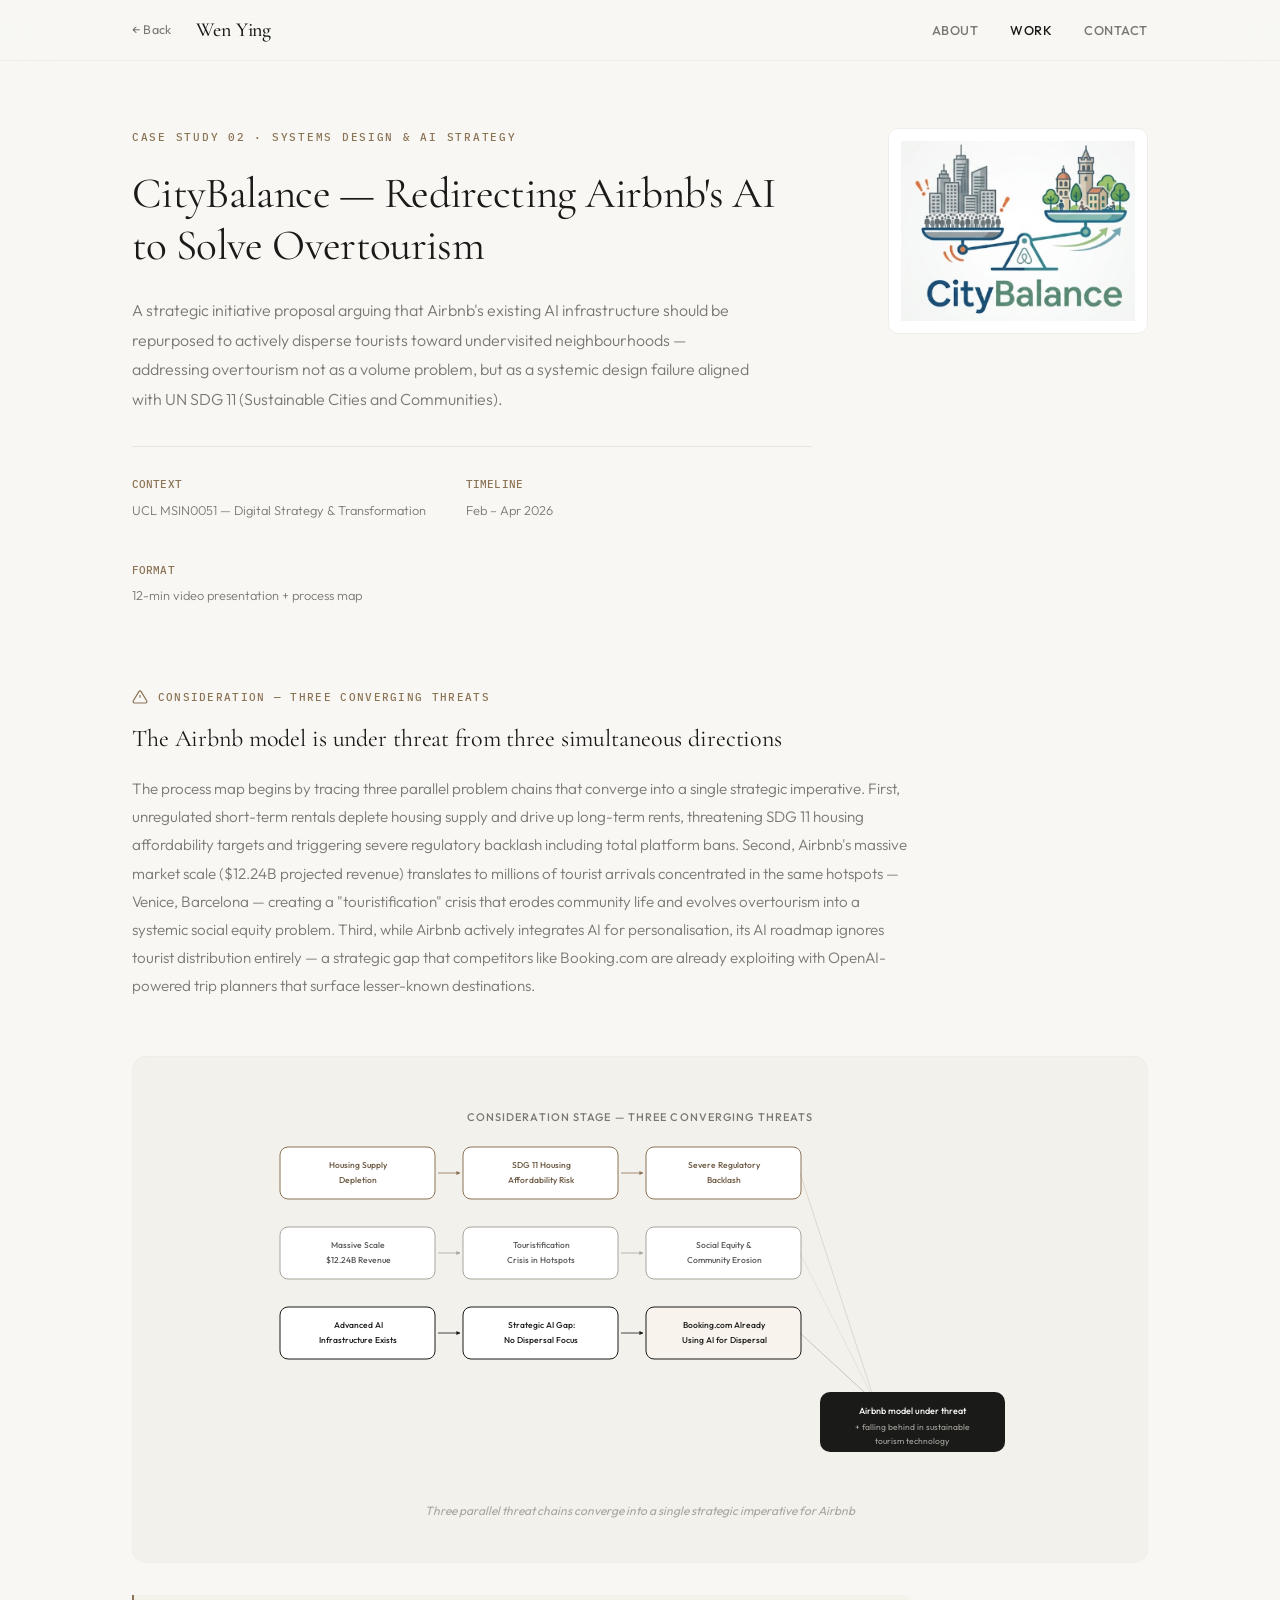
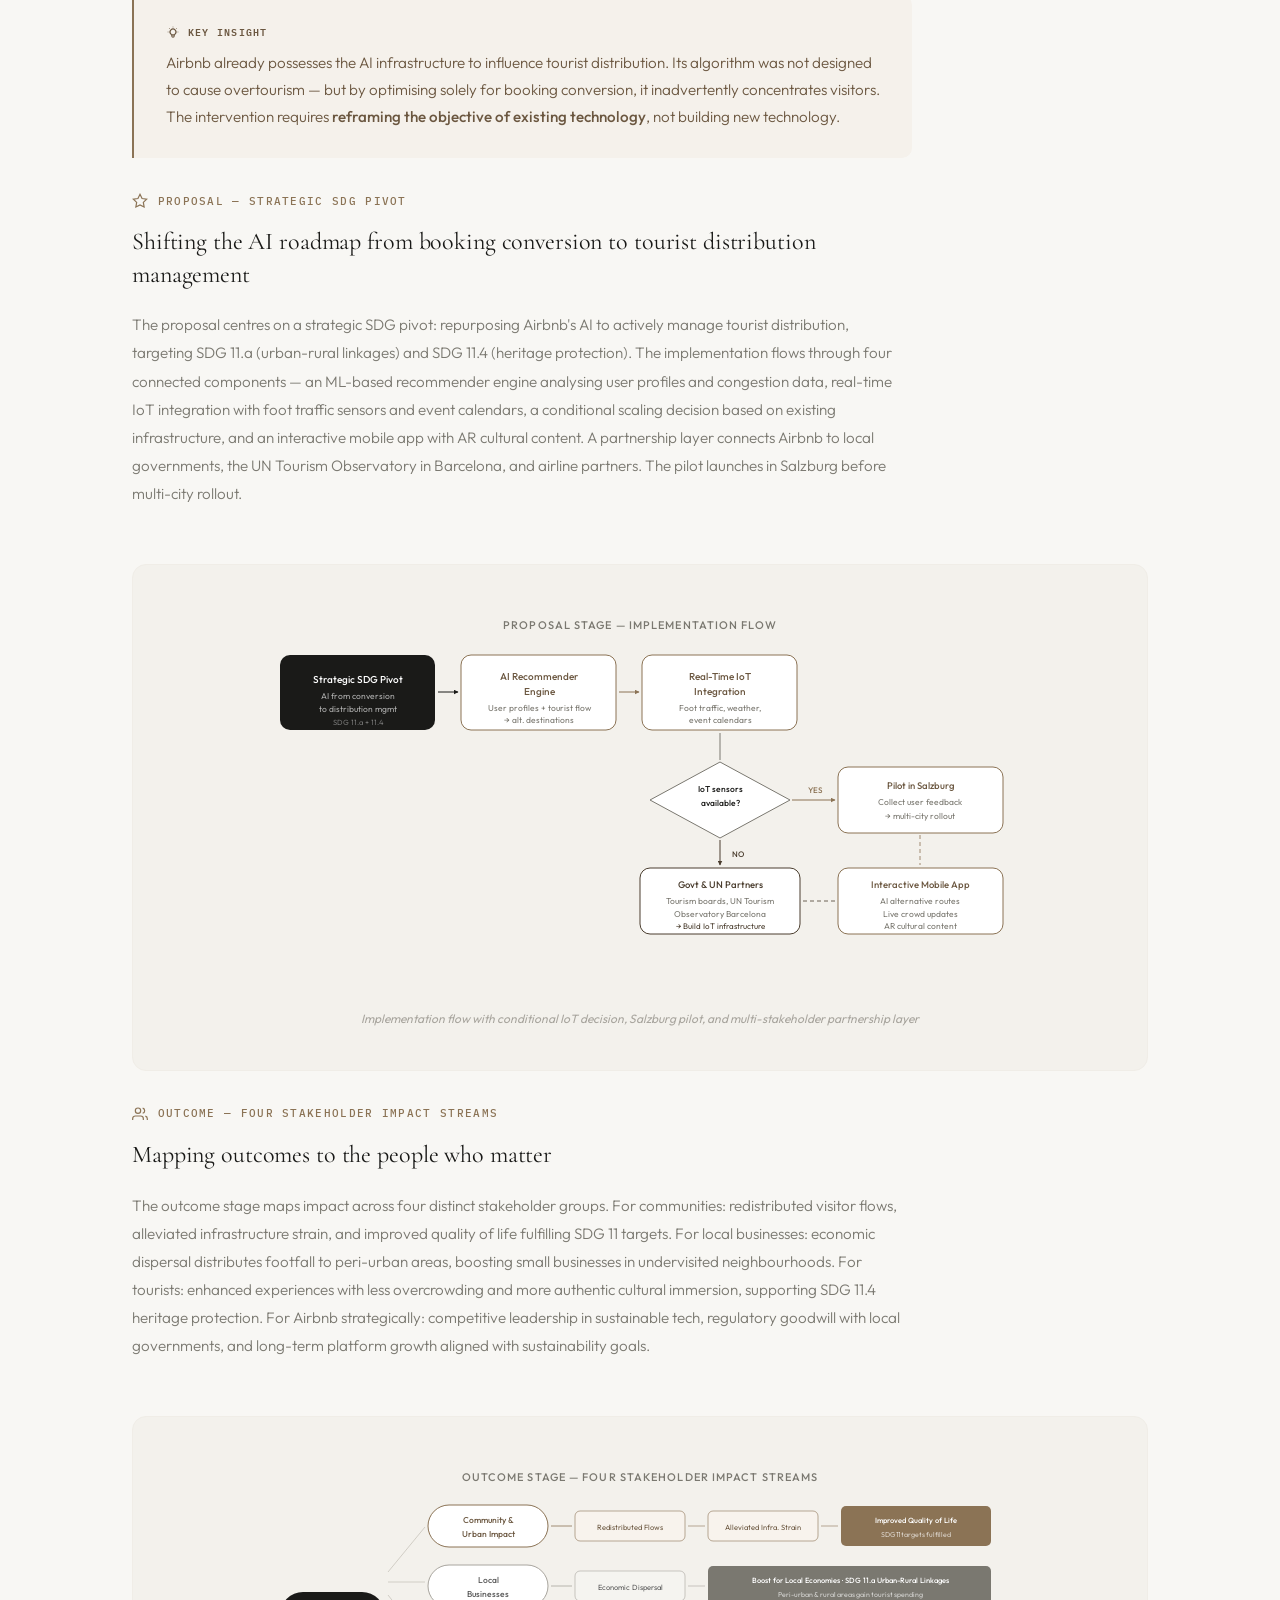
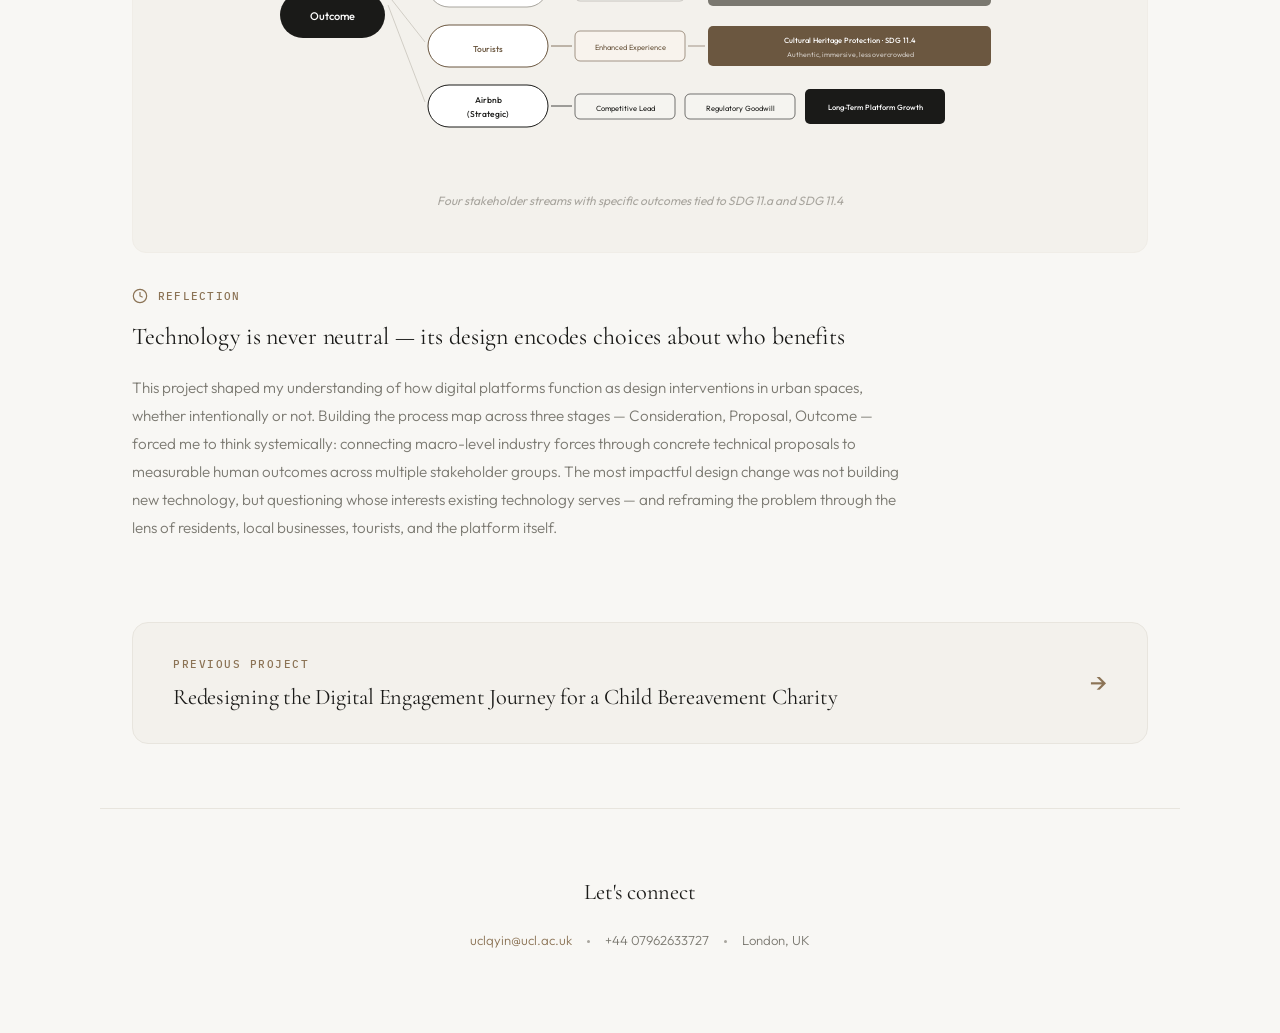
==== citybalance.html @ 1dd6eca9 "Rename citybalance-html.html to citybalance.html" ====
<!DOCTYPE html>
<html lang="en">
<head>
<meta charset="UTF-8">
<meta name="viewport" content="width=device-width, initial-scale=1.0">
<title>CityBalance — Wen Ying</title>
<link rel="preconnect" href="https://fonts.googleapis.com">
<link href="https://fonts.googleapis.com/css2?family=Cormorant+Garamond:ital,wght@0,300;0,400;0,500;0,600;1,400&family=Outfit:wght@300;400;500;600&family=IBM+Plex+Mono:wght@400;500&display=swap" rel="stylesheet">
<style>
:root {
  --bg: #F8F7F4;
  --bg-warm: #F3F1EC;
  --surface: #FFFFFF;
  --text: #1A1A18;
  --text-secondary: #7A7870;
  --text-tertiary: #A8A59E;
  --accent: #8B7355;
  --accent-light: #F5F1EB;
  --accent-dark: #6B5740;
  --border: #E8E5DE;
  --border-light: #F0EDE7;
  --tag-bg: #EFECE6;
  --serif: 'Cormorant Garamond', Georgia, serif;
  --sans: 'Outfit', -apple-system, sans-serif;
  --mono: 'IBM Plex Mono', monospace;
  --ease: cubic-bezier(0.25, 0.1, 0.25, 1);
  --ease-out: cubic-bezier(0.0, 0.0, 0.2, 1);
}

* { margin: 0; padding: 0; box-sizing: border-box; }
html { scroll-behavior: smooth; }

body {
  font-family: var(--sans);
  background: var(--bg);
  color: var(--text);
  line-height: 1.72;
  font-size: 15.5px;
  -webkit-font-smoothing: antialiased;
  -moz-osx-font-smoothing: grayscale;
}

::selection { background: var(--accent); color: #fff; }

.reveal {
  opacity: 0;
  transform: translateY(24px);
  transition: opacity 0.7s var(--ease-out), transform 0.7s var(--ease-out);
}
.reveal.visible { opacity: 1; transform: translateY(0); }

/* ─── NAV ─── */
nav {
  position: fixed; top: 0; left: 0; right: 0; z-index: 100;
  background: rgba(248, 247, 244, 0.88);
  backdrop-filter: blur(20px);
  -webkit-backdrop-filter: blur(20px);
  border-bottom: 1px solid var(--border-light);
  transition: box-shadow 0.3s var(--ease);
}
nav.scrolled { box-shadow: 0 1px 12px rgba(0,0,0,0.04); }
nav .inner {
  max-width: 1080px; margin: 0 auto;
  display: flex; justify-content: space-between; align-items: center;
  height: 60px; padding: 0 2rem;
}
.nav-left { display: flex; align-items: center; gap: 1.5rem; }
.nav-back {
  font-size: 0.78rem;
  font-weight: 400;
  color: var(--text-secondary);
  text-decoration: none;
  letter-spacing: 0.02em;
  transition: color 0.25s var(--ease);
  display: flex;
  align-items: center;
  gap: 0.35rem;
}
.nav-back:hover { color: var(--accent); }
nav .name {
  font-family: var(--serif);
  font-size: 1.25rem;
  font-weight: 500;
  color: var(--text);
  text-decoration: none;
  letter-spacing: -0.01em;
}
nav .links { display: flex; align-items: center; gap: 2rem; }
nav .links a {
  font-size: 0.8rem;
  font-weight: 500;
  color: var(--text-secondary);
  text-decoration: none;
  letter-spacing: 0.04em;
  text-transform: uppercase;
  transition: color 0.25s var(--ease);
  position: relative;
}
nav .links a.active { color: var(--text); }
nav .links a.active::after {
  content: '';
  position: absolute;
  bottom: -2px; left: 0; right: 0;
  height: 1px;
  background: var(--accent);
}
nav .links a::after {
  content: '';
  position: absolute;
  bottom: -2px; left: 0; right: 0;
  height: 1px;
  background: var(--accent);
  transform: scaleX(0);
  transform-origin: right;
  transition: transform 0.3s var(--ease);
}
nav .links a:not(.active):hover { color: var(--accent); }
nav .links a:not(.active):hover::after { transform: scaleX(1); transform-origin: left; }

/* ─── CASE STUDY HEADER ─── */
.case-header {
  max-width: 1080px; margin: 0 auto;
  padding: 8rem 2rem 3rem;
}
.case-header-inner {
  display: flex; flex-direction: column; gap: 2.5rem;
}
@media(min-width: 820px) {
  .case-header-inner {
    flex-direction: row;
    justify-content: space-between;
    align-items: flex-start;
    gap: 4rem;
  }
}
.case-header-content { flex: 1; max-width: 680px; }
.case-header-images {
  flex-shrink: 0; width: 100%; max-width: 260px;
  display: flex; flex-direction: column; gap: 1rem;
}
.case-header-images img {
  width: 100%; border-radius: 10px;
  border: 1px solid var(--border-light);
  filter: grayscale(10%);
}
.img-logo { object-fit: contain; background: white; padding: 0.75rem; }

.case-overline {
  font-family: var(--mono);
  font-size: 0.68rem;
  font-weight: 500;
  letter-spacing: 0.16em;
  text-transform: uppercase;
  color: var(--accent);
  margin-bottom: 1.25rem;
}
.case-header h1 {
  font-family: var(--serif);
  font-size: clamp(1.9rem, 3.8vw, 2.7rem);
  line-height: 1.22;
  font-weight: 400;
  margin-bottom: 1.5rem;
  letter-spacing: -0.015em;
  color: var(--text);
}
.case-desc {
  font-size: 1rem;
  font-weight: 300;
  color: var(--text-secondary);
  line-height: 1.85;
  max-width: 620px;
}
.case-meta {
  display: flex; gap: 2.5rem; margin-top: 2rem; flex-wrap: wrap;
  padding-top: 1.75rem;
  border-top: 1px solid var(--border);
}
.case-meta .meta-item { font-size: 0.8rem; }
.case-meta .meta-label {
  font-weight: 500; color: var(--text);
  display: block; margin-bottom: 0.3rem;
  letter-spacing: 0.01em;
  font-family: var(--mono);
  font-size: 0.68rem;
  text-transform: uppercase;
  color: var(--accent);
}
.case-meta .meta-value { color: var(--text-secondary); font-weight: 300; }

/* ─── BODY ─── */
.case-body {
  max-width: 1080px; margin: 0 auto;
  padding: 2rem 2rem 5rem;
}

/* ─── PHASE BLOCKS ─── */
.phase { margin-bottom: 3.5rem; max-width: 780px; }
.phase:last-child { margin-bottom: 0; }

.phase-label {
  display: inline-flex; align-items: center; gap: 0.6rem;
  font-family: var(--mono);
  font-size: 0.68rem;
  font-weight: 500;
  letter-spacing: 0.12em;
  text-transform: uppercase;
  color: var(--accent);
  margin-bottom: 1rem;
}
.phase-icon {
  width: 16px; height: 16px;
  color: var(--accent);
  stroke-width: 1.8;
}

.phase h2 {
  font-family: var(--serif);
  font-size: 1.5rem;
  font-weight: 400;
  margin-bottom: 1.25rem;
  line-height: 1.35;
  color: var(--text);
  letter-spacing: -0.005em;
}
.phase p {
  font-size: 0.95rem;
  font-weight: 300;
  color: var(--text-secondary);
  line-height: 1.85;
}

/* ─── DIAGRAMS ─── */
.diagram-wrap {
  background: var(--bg-warm);
  border-radius: 14px;
  padding: 2.5rem 2rem;
  margin: 2rem 0;
  overflow-x: auto;
  border: 1px solid var(--border-light);
}
.diagram-wrap svg { display: block; margin: 0 auto; }
.diagram-caption {
  font-size: 0.75rem;
  font-weight: 400;
  color: var(--text-tertiary);
  text-align: center;
  margin-top: 1.5rem;
  font-style: italic;
}

/* ─── INSIGHT CALLOUT ─── */
.insight-callout {
  background: var(--accent-light);
  border-left: 2px solid var(--accent);
  border-radius: 0 10px 10px 0;
  padding: 1.75rem 2rem;
  margin: 2rem 0;
  max-width: 780px;
}
.insight-callout .callout-label {
  font-family: var(--mono);
  font-size: 0.65rem;
  font-weight: 600;
  color: var(--accent-dark);
  letter-spacing: 0.12em;
  text-transform: uppercase;
  margin-bottom: 0.6rem;
  display: flex;
  align-items: center;
  gap: 0.5rem;
}
.insight-callout .callout-icon {
  width: 14px; height: 14px;
  color: var(--accent-dark);
  stroke-width: 2;
}
.insight-callout p {
  font-size: 0.95rem;
  font-weight: 300;
  color: var(--accent-dark);
  line-height: 1.75;
}
.insight-callout strong { font-weight: 500; }

/* ─── NEXT PROJECT TEASER ─── */
.next-project {
  max-width: 1080px; margin: 0 auto;
  padding: 0 2rem;
}
.next-project-inner {
  background: var(--bg-warm);
  border: 1px solid var(--border);
  border-radius: 16px;
  padding: 2rem 2.5rem;
  display: flex;
  justify-content: space-between;
  align-items: center;
  gap: 2rem;
  text-decoration: none;
  color: inherit;
  transition: border-color 0.3s var(--ease), background 0.3s var(--ease);
}
.next-project-inner:hover {
  border-color: var(--accent);
  background: var(--accent-light);
}
.next-project-label {
  font-family: var(--mono);
  font-size: 0.68rem;
  font-weight: 500;
  letter-spacing: 0.14em;
  text-transform: uppercase;
  color: var(--accent);
  margin-bottom: 0.5rem;
}
.next-project-title {
  font-family: var(--serif);
  font-size: 1.4rem;
  font-weight: 400;
  color: var(--text);
  line-height: 1.3;
  letter-spacing: -0.01em;
}
.next-project-arrow {
  font-size: 1.6rem;
  color: var(--accent);
  flex-shrink: 0;
  transition: transform 0.3s var(--ease);
}
.next-project-inner:hover .next-project-arrow { transform: translateX(6px); }

/* ─── FOOTER ─── */
footer {
  max-width: 1080px; margin: 0 auto;
  padding: 4rem 2rem 5rem;
  margin-top: 4rem;
  border-top: 1px solid var(--border);
  text-align: center;
}
footer .footer-heading {
  font-family: var(--serif);
  font-size: 1.4rem;
  font-weight: 400;
  color: var(--text);
  margin-bottom: 1rem;
  letter-spacing: -0.01em;
}
footer .footer-details {
  font-size: 0.82rem;
  font-weight: 300;
  color: var(--text-secondary);
  line-height: 1.9;
}
footer a {
  color: var(--accent);
  text-decoration: none;
  border-bottom: 1px solid transparent;
  transition: border-color 0.2s var(--ease);
}
footer a:hover { border-bottom-color: var(--accent); }
footer .footer-sep {
  display: inline-block;
  width: 3px; height: 3px;
  border-radius: 50%;
  background: var(--text-tertiary);
  margin: 0 0.75rem;
  vertical-align: middle;
}

@media(max-width: 640px) {
  .case-header { padding: 6rem 1.5rem 2rem; }
  .case-body { padding: 1rem 1.5rem 3rem; }
  .diagram-wrap { padding: 1.5rem 1rem; }
  nav .links { gap: 1.25rem; }
  nav .links a { font-size: 0.72rem; }
  nav .inner { padding: 0 1.5rem; }
  .nav-left { gap: 0.75rem; }
  .nav-back { font-size: 0.72rem; }
  nav .name { font-size: 1.1rem; }
  .case-header-images { max-width: 100%; }
  .next-project { padding: 0 1.5rem; }
  .next-project-inner { padding: 1.5rem; flex-direction: column; align-items: flex-start; gap: 1rem; }
  .case-meta { gap: 1.5rem; }
}
</style>
</head>
<body>

<nav>
  <div class="inner">
    <div class="nav-left">
      <a href="index.html" class="nav-back">← Back</a>
      <a href="index.html" class="name">Wen Ying</a>
    </div>
    <div class="links">
      <a href="index.html">About</a>
      <a href="index.html#work" class="active">Work</a>
      <a href="index.html#contact">Contact</a>
    </div>
  </div>
</nav>

<!-- ═══════════════════ CASE STUDY HEADER ═══════════════════ -->

<header class="case-header">
  <div class="case-header-inner reveal">
    <div class="case-header-content">
      <div class="case-overline">Case Study 02 · Systems Design &amp; AI Strategy</div>
      <h1>CityBalance — Redirecting Airbnb's AI to Solve Overtourism</h1>
      <p class="case-desc">
        A strategic initiative proposal arguing that Airbnb's existing AI infrastructure should be repurposed
        to actively disperse tourists toward undervisited neighbourhoods — addressing overtourism not as a volume
        problem, but as a systemic design failure aligned with UN SDG 11 (Sustainable Cities and Communities).
      </p>
      <div class="case-meta">
        <div class="meta-item"><span class="meta-label">Context</span><span class="meta-value">UCL MSIN0051 — Digital Strategy &amp; Transformation</span></div>
        <div class="meta-item"><span class="meta-label">Timeline</span><span class="meta-value">Feb – Apr 2026</span></div>
        <div class="meta-item"><span class="meta-label">Format</span><span class="meta-value">12-min video presentation + process map</span></div>
      </div>
    </div>
    <div class="case-header-images">
      <img src="citybalance.jpg.png" alt="CityBalance Concept" class="img-logo">
    </div>
  </div>
</header>

<!-- ═══════════════════ BODY ═══════════════════ -->

<main class="case-body">

  <!-- Phase: Consideration -->
  <div class="phase reveal">
    <div class="phase-label">
      <svg class="phase-icon" viewBox="0 0 24 24" fill="none" stroke="currentColor" xmlns="http://www.w3.org/2000/svg">
        <path d="M10.29 3.86L1.82 18a2 2 0 0 0 1.71 3h16.94a2 2 0 0 0 1.71-3L13.71 3.86a2 2 0 0 0-3.42 0z"/><line x1="12" y1="9" x2="12" y2="13"/><line x1="12" y1="17" x2="12.01" y2="17"/>
      </svg>
      Consideration — Three Converging Threats
    </div>
    <h2>The Airbnb model is under threat from three simultaneous directions</h2>
    <p>
      The process map begins by tracing three parallel problem chains that converge into a single strategic imperative. First, unregulated short-term rentals deplete housing supply and drive up long-term rents, threatening SDG 11 housing affordability targets and triggering severe regulatory backlash including total platform bans. Second, Airbnb's massive market scale ($12.24B projected revenue) translates to millions of tourist arrivals concentrated in the same hotspots — Venice, Barcelona — creating a "touristification" crisis that erodes community life and evolves overtourism into a systemic social equity problem. Third, while Airbnb actively integrates AI for personalisation, its AI roadmap ignores tourist distribution entirely — a strategic gap that competitors like Booking.com are already exploiting with OpenAI-powered trip planners that surface lesser-known destinations.
    </p>
  </div>

  <!-- Diagram: Consideration -->
  <div class="diagram-wrap reveal">
    <svg viewBox="0 0 760 380" xmlns="http://www.w3.org/2000/svg" width="100%" style="max-width:760px;">
      <text x="380" y="24" text-anchor="middle" font-family="Outfit,sans-serif" font-size="11" font-weight="500" fill="#7A7870" letter-spacing="0.1em">CONSIDERATION STAGE — THREE CONVERGING THREATS</text>
      <g transform="translate(20,50)">
        <rect x="0" y="0" width="155" height="52" rx="8" fill="#fff" stroke="#8B7355" stroke-width="1"/>
        <text x="78" y="21" text-anchor="middle" font-family="Outfit,sans-serif" font-size="8.5" font-weight="500" fill="#6B5740">Housing Supply</text>
        <text x="78" y="36" text-anchor="middle" font-family="Outfit,sans-serif" font-size="8.5" font-weight="500" fill="#6B5740">Depletion</text>
        <line x1="158" y1="26" x2="180" y2="26" stroke="#8B7355" stroke-width="0.8" marker-end="url(#ac1n)"/>
        <rect x="183" y="0" width="155" height="52" rx="8" fill="#fff" stroke="#8B7355" stroke-width="1"/>
        <text x="261" y="21" text-anchor="middle" font-family="Outfit,sans-serif" font-size="8.5" font-weight="500" fill="#6B5740">SDG 11 Housing</text>
        <text x="261" y="36" text-anchor="middle" font-family="Outfit,sans-serif" font-size="8.5" font-weight="500" fill="#6B5740">Affordability Risk</text>
        <line x1="341" y1="26" x2="363" y2="26" stroke="#8B7355" stroke-width="0.8" marker-end="url(#ac1n)"/>
        <rect x="366" y="0" width="155" height="52" rx="8" fill="#fff" stroke="#8B7355" stroke-width="1"/>
        <text x="444" y="21" text-anchor="middle" font-family="Outfit,sans-serif" font-size="8.5" font-weight="500" fill="#6B5740">Severe Regulatory</text>
        <text x="444" y="36" text-anchor="middle" font-family="Outfit,sans-serif" font-size="8.5" font-weight="500" fill="#6B5740">Backlash</text>
      </g>
      <g transform="translate(20,130)">
        <rect x="0" y="0" width="155" height="52" rx="8" fill="#fff" stroke="#A8A59E" stroke-width="1"/>
        <text x="78" y="21" text-anchor="middle" font-family="Outfit,sans-serif" font-size="8.5" font-weight="500" fill="#5C5C5C">Massive Scale</text>
        <text x="78" y="36" text-anchor="middle" font-family="Outfit,sans-serif" font-size="8.5" font-weight="500" fill="#5C5C5C">$12.24B Revenue</text>
        <line x1="158" y1="26" x2="180" y2="26" stroke="#A8A59E" stroke-width="0.8" marker-end="url(#ac2n)"/>
        <rect x="183" y="0" width="155" height="52" rx="8" fill="#fff" stroke="#A8A59E" stroke-width="1"/>
        <text x="261" y="21" text-anchor="middle" font-family="Outfit,sans-serif" font-size="8.5" font-weight="500" fill="#5C5C5C">Touristification</text>
        <text x="261" y="36" text-anchor="middle" font-family="Outfit,sans-serif" font-size="8.5" font-weight="500" fill="#5C5C5C">Crisis in Hotspots</text>
        <line x1="341" y1="26" x2="363" y2="26" stroke="#A8A59E" stroke-width="0.8" marker-end="url(#ac2n)"/>
        <rect x="366" y="0" width="155" height="52" rx="8" fill="#fff" stroke="#A8A59E" stroke-width="1"/>
        <text x="444" y="21" text-anchor="middle" font-family="Outfit,sans-serif" font-size="8.5" font-weight="500" fill="#5C5C5C">Social Equity &amp;</text>
        <text x="444" y="36" text-anchor="middle" font-family="Outfit,sans-serif" font-size="8.5" font-weight="500" fill="#5C5C5C">Community Erosion</text>
      </g>
      <g transform="translate(20,210)">
        <rect x="0" y="0" width="155" height="52" rx="8" fill="#fff" stroke="#1A1A18" stroke-width="1"/>
        <text x="78" y="21" text-anchor="middle" font-family="Outfit,sans-serif" font-size="8.5" font-weight="500" fill="#1A1A18">Advanced AI</text>
        <text x="78" y="36" text-anchor="middle" font-family="Outfit,sans-serif" font-size="8.5" font-weight="500" fill="#1A1A18">Infrastructure Exists</text>
        <line x1="158" y1="26" x2="180" y2="26" stroke="#1A1A18" stroke-width="0.8" marker-end="url(#ac3n)"/>
        <rect x="183" y="0" width="155" height="52" rx="8" fill="#fff" stroke="#1A1A18" stroke-width="1"/>
        <text x="261" y="21" text-anchor="middle" font-family="Outfit,sans-serif" font-size="8.5" font-weight="500" fill="#1A1A18">Strategic AI Gap:</text>
        <text x="261" y="36" text-anchor="middle" font-family="Outfit,sans-serif" font-size="8.5" font-weight="500" fill="#1A1A18">No Dispersal Focus</text>
        <line x1="341" y1="26" x2="363" y2="26" stroke="#1A1A18" stroke-width="0.8" marker-end="url(#ac3n)"/>
        <rect x="366" y="0" width="155" height="52" rx="8" fill="#F8F3ED" stroke="#1A1A18" stroke-width="1"/>
        <text x="444" y="21" text-anchor="middle" font-family="Outfit,sans-serif" font-size="8.5" font-weight="500" fill="#1A1A18">Booking.com Already</text>
        <text x="444" y="36" text-anchor="middle" font-family="Outfit,sans-serif" font-size="8.5" font-weight="500" fill="#1A1A18">Using AI for Dispersal</text>
      </g>
      <line x1="540" y1="76" x2="615" y2="305" stroke="#8B7355" stroke-width="0.8" opacity="0.25"/>
      <line x1="540" y1="156" x2="615" y2="305" stroke="#A8A59E" stroke-width="0.8" opacity="0.25"/>
      <line x1="540" y1="236" x2="615" y2="305" stroke="#1A1A18" stroke-width="0.8" opacity="0.25"/>
      <g transform="translate(560,295)">
        <rect x="0" y="0" width="185" height="60" rx="10" fill="#1A1A18"/>
        <text x="92" y="22" text-anchor="middle" font-family="Outfit,sans-serif" font-size="9" font-weight="500" fill="#fff">Airbnb model under threat</text>
        <text x="92" y="38" text-anchor="middle" font-family="Outfit,sans-serif" font-size="8.5" fill="#A8A59E">+ falling behind in sustainable</text>
        <text x="92" y="52" text-anchor="middle" font-family="Outfit,sans-serif" font-size="8.5" fill="#A8A59E">tourism technology</text>
      </g>
      <defs>
        <marker id="ac1n" viewBox="0 0 10 10" refX="9" refY="5" markerWidth="5" markerHeight="5" orient="auto"><path d="M 0 0 L 10 5 L 0 10 z" fill="#8B7355"/></marker>
        <marker id="ac2n" viewBox="0 0 10 10" refX="9" refY="5" markerWidth="5" markerHeight="5" orient="auto"><path d="M 0 0 L 10 5 L 0 10 z" fill="#A8A59E"/></marker>
        <marker id="ac3n" viewBox="0 0 10 10" refX="9" refY="5" markerWidth="5" markerHeight="5" orient="auto"><path d="M 0 0 L 10 5 L 0 10 z" fill="#1A1A18"/></marker>
      </defs>
    </svg>
    <div class="diagram-caption">Three parallel threat chains converge into a single strategic imperative for Airbnb</div>
  </div>

  <div class="insight-callout reveal">
    <div class="callout-label">
      <svg class="callout-icon" viewBox="0 0 24 24" fill="none" stroke="currentColor" xmlns="http://www.w3.org/2000/svg">
        <path d="M9.663 17h4.673M12 3v1m6.364 1.636l-.707.707M21 12h-1M4 12H3m3.343-5.657l-.707-.707m2.828 9.9a5 5 0 117.072 0l-.548.547A3.374 3.374 0 0014 18.469V19a2 2 0 11-4 0v-.531c0-.895-.356-1.754-.988-2.386l-.548-.547z"/>
      </svg>
      Key Insight
    </div>
    <p>
      Airbnb already possesses the AI infrastructure to influence tourist distribution. Its algorithm was not designed to cause overtourism — but by optimising solely for booking conversion, it inadvertently concentrates visitors. The intervention requires <strong>reframing the objective of existing technology</strong>, not building new technology.
    </p>
  </div>

  <!-- Phase: Proposal -->
  <div class="phase reveal">
    <div class="phase-label">
      <svg class="phase-icon" viewBox="0 0 24 24" fill="none" stroke="currentColor" xmlns="http://www.w3.org/2000/svg">
        <polygon points="12 2 15.09 8.26 22 9.27 17 14.14 18.18 21.02 12 17.77 5.82 21.02 7 14.14 2 9.27 8.91 8.26 12 2"/>
      </svg>
      Proposal — Strategic SDG Pivot
    </div>
    <h2>Shifting the AI roadmap from booking conversion to tourist distribution management</h2>
    <p>
      The proposal centres on a strategic SDG pivot: repurposing Airbnb's AI to actively manage tourist distribution, targeting SDG 11.a (urban-rural linkages) and SDG 11.4 (heritage protection). The implementation flows through four connected components — an ML-based recommender engine analysing user profiles and congestion data, real-time IoT integration with foot traffic sensors and event calendars, a conditional scaling decision based on existing infrastructure, and an interactive mobile app with AR cultural content. A partnership layer connects Airbnb to local governments, the UN Tourism Observatory in Barcelona, and airline partners. The pilot launches in Salzburg before multi-city rollout.
    </p>
  </div>

  <!-- Diagram: Proposal -->
  <div class="diagram-wrap reveal">
    <svg viewBox="0 0 760 380" xmlns="http://www.w3.org/2000/svg" width="100%" style="max-width:760px;">
      <text x="380" y="24" text-anchor="middle" font-family="Outfit,sans-serif" font-size="11" font-weight="500" fill="#7A7870" letter-spacing="0.1em">PROPOSAL STAGE — IMPLEMENTATION FLOW</text>
      <g transform="translate(20,50)">
        <rect x="0" y="0" width="155" height="75" rx="10" fill="#1A1A18"/>
        <text x="78" y="28" text-anchor="middle" font-family="Outfit,sans-serif" font-size="10" font-weight="500" fill="#fff">Strategic SDG Pivot</text>
        <text x="78" y="44" text-anchor="middle" font-family="Outfit,sans-serif" font-size="8.5" fill="rgba(255,255,255,0.65)">AI from conversion</text>
        <text x="78" y="57" text-anchor="middle" font-family="Outfit,sans-serif" font-size="8.5" fill="rgba(255,255,255,0.65)">to distribution mgmt</text>
        <text x="78" y="70" text-anchor="middle" font-family="Outfit,sans-serif" font-size="7.5" fill="rgba(255,255,255,0.4)">SDG 11.a + 11.4</text>
      </g>
      <line x1="178" y1="87" x2="198" y2="87" stroke="#1A1A18" stroke-width="1" marker-end="url(#pbn)"/>
      <g transform="translate(201,50)">
        <rect x="0" y="0" width="155" height="75" rx="10" fill="#fff" stroke="#8B7355" stroke-width="1"/>
        <text x="78" y="25" text-anchor="middle" font-family="Outfit,sans-serif" font-size="10" font-weight="500" fill="#6B5740">AI Recommender</text>
        <text x="78" y="40" text-anchor="middle" font-family="Outfit,sans-serif" font-size="10" font-weight="500" fill="#6B5740">Engine</text>
        <text x="78" y="56" text-anchor="middle" font-family="Outfit,sans-serif" font-size="8.5" fill="#7A7870">User profiles + tourist flow</text>
        <text x="78" y="68" text-anchor="middle" font-family="Outfit,sans-serif" font-size="8.5" fill="#7A7870">→ alt. destinations</text>
      </g>
      <line x1="359" y1="87" x2="379" y2="87" stroke="#8B7355" stroke-width="1" marker-end="url(#ptn)"/>
      <g transform="translate(382,50)">
        <rect x="0" y="0" width="155" height="75" rx="10" fill="#fff" stroke="#8B7355" stroke-width="1"/>
        <text x="78" y="25" text-anchor="middle" font-family="Outfit,sans-serif" font-size="10" font-weight="500" fill="#6B5740">Real-Time IoT</text>
        <text x="78" y="40" text-anchor="middle" font-family="Outfit,sans-serif" font-size="10" font-weight="500" fill="#6B5740">Integration</text>
        <text x="78" y="56" text-anchor="middle" font-family="Outfit,sans-serif" font-size="8.5" fill="#7A7870">Foot traffic, weather,</text>
        <text x="78" y="68" text-anchor="middle" font-family="Outfit,sans-serif" font-size="8.5" fill="#7A7870">event calendars</text>
      </g>
      <line x1="460" y1="128" x2="460" y2="155" stroke="#7A7870" stroke-width="1"/>
      <g transform="translate(460,195)">
        <polygon points="0,-38 70,0 0,38 -70,0" fill="#fff" stroke="#7A7870" stroke-width="1"/>
        <text x="0" y="-8" text-anchor="middle" font-family="Outfit,sans-serif" font-size="8.5" font-weight="500" fill="#1A1A18">IoT sensors</text>
        <text x="0" y="6" text-anchor="middle" font-family="Outfit,sans-serif" font-size="8.5" font-weight="500" fill="#1A1A18">available?</text>
      </g>
      <line x1="532" y1="195" x2="575" y2="195" stroke="#8B7355" stroke-width="1" marker-end="url(#ptn)"/>
      <text x="548" y="188" font-family="Outfit,sans-serif" font-size="8" font-weight="500" fill="#8B7355">YES</text>
      <g transform="translate(578,162)">
        <rect x="0" y="0" width="165" height="66" rx="10" fill="#fff" stroke="#8B7355" stroke-width="1"/>
        <text x="82" y="22" text-anchor="middle" font-family="Outfit,sans-serif" font-size="9.5" font-weight="500" fill="#6B5740">Pilot in Salzburg</text>
        <text x="82" y="38" text-anchor="middle" font-family="Outfit,sans-serif" font-size="8.5" fill="#7A7870">Collect user feedback</text>
        <text x="82" y="52" text-anchor="middle" font-family="Outfit,sans-serif" font-size="8.5" fill="#7A7870">→ multi-city rollout</text>
      </g>
      <line x1="460" y1="235" x2="460" y2="260" stroke="#4A3D2E" stroke-width="1" marker-end="url(#ppn)"/>
      <text x="472" y="252" font-family="Outfit,sans-serif" font-size="8" font-weight="500" fill="#4A3D2E">NO</text>
      <g transform="translate(380,263)">
        <rect x="0" y="0" width="160" height="66" rx="10" fill="#fff" stroke="#4A3D2E" stroke-width="1"/>
        <text x="80" y="20" text-anchor="middle" font-family="Outfit,sans-serif" font-size="9.5" font-weight="500" fill="#4A3D2E">Govt &amp; UN Partners</text>
        <text x="80" y="36" text-anchor="middle" font-family="Outfit,sans-serif" font-size="8.5" fill="#7A7870">Tourism boards, UN Tourism</text>
        <text x="80" y="49" text-anchor="middle" font-family="Outfit,sans-serif" font-size="8.5" fill="#7A7870">Observatory Barcelona</text>
        <text x="80" y="61" text-anchor="middle" font-family="Outfit,sans-serif" font-size="8" fill="#4A3D2E">→ Build IoT infrastructure</text>
      </g>
      <g transform="translate(578,263)">
        <rect x="0" y="0" width="165" height="66" rx="10" fill="#fff" stroke="#8B7355" stroke-width="1"/>
        <text x="82" y="20" text-anchor="middle" font-family="Outfit,sans-serif" font-size="9.5" font-weight="500" fill="#6B5740">Interactive Mobile App</text>
        <text x="82" y="36" text-anchor="middle" font-family="Outfit,sans-serif" font-size="8.5" fill="#7A7870">AI alternative routes</text>
        <text x="82" y="49" text-anchor="middle" font-family="Outfit,sans-serif" font-size="8.5" fill="#7A7870">Live crowd updates</text>
        <text x="82" y="61" text-anchor="middle" font-family="Outfit,sans-serif" font-size="8.5" fill="#7A7870">AR cultural content</text>
      </g>
      <line x1="660" y1="230" x2="660" y2="260" stroke="#8B7355" stroke-width="0.8" stroke-dasharray="4,3"/>
      <line x1="543" y1="296" x2="575" y2="296" stroke="#4A3D2E" stroke-width="0.8" stroke-dasharray="4,3"/>
      <defs>
        <marker id="pbn" viewBox="0 0 10 10" refX="9" refY="5" markerWidth="5" markerHeight="5" orient="auto"><path d="M 0 0 L 10 5 L 0 10 z" fill="#1A1A18"/></marker>
        <marker id="ptn" viewBox="0 0 10 10" refX="9" refY="5" markerWidth="5" markerHeight="5" orient="auto"><path d="M 0 0 L 10 5 L 0 10 z" fill="#8B7355"/></marker>
        <marker id="ppn" viewBox="0 0 10 10" refX="9" refY="5" markerWidth="5" markerHeight="5" orient="auto"><path d="M 0 0 L 10 5 L 0 10 z" fill="#4A3D2E"/></marker>
      </defs>
    </svg>
    <div class="diagram-caption">Implementation flow with conditional IoT decision, Salzburg pilot, and multi-stakeholder partnership layer</div>
  </div>

  <!-- Phase: Outcome -->
  <div class="phase reveal">
    <div class="phase-label">
      <svg class="phase-icon" viewBox="0 0 24 24" fill="none" stroke="currentColor" xmlns="http://www.w3.org/2000/svg">
        <path d="M17 21v-2a4 4 0 0 0-4-4H5a4 4 0 0 0-4 4v2"/><circle cx="9" cy="7" r="4"/><path d="M23 21v-2a4 4 0 0 0-3-3.87"/><path d="M16 3.13a4 4 0 0 1 0 7.75"/>
      </svg>
      Outcome — Four Stakeholder Impact Streams
    </div>
    <h2>Mapping outcomes to the people who matter</h2>
    <p>
      The outcome stage maps impact across four distinct stakeholder groups. For communities: redistributed visitor flows, alleviated infrastructure strain, and improved quality of life fulfilling SDG 11 targets. For local businesses: economic dispersal distributes footfall to peri-urban areas, boosting small businesses in undervisited neighbourhoods. For tourists: enhanced experiences with less overcrowding and more authentic cultural immersion, supporting SDG 11.4 heritage protection. For Airbnb strategically: competitive leadership in sustainable tech, regulatory goodwill with local governments, and long-term platform growth aligned with sustainability goals.
    </p>
  </div>

  <!-- Diagram: Outcome -->
  <div class="diagram-wrap reveal">
    <svg viewBox="0 0 760 310" xmlns="http://www.w3.org/2000/svg" width="100%" style="max-width:760px;">
      <text x="380" y="24" text-anchor="middle" font-family="Outfit,sans-serif" font-size="11" font-weight="500" fill="#7A7870" letter-spacing="0.1em">OUTCOME STAGE — FOUR STAKEHOLDER IMPACT STREAMS</text>
      <g transform="translate(20,80)">
        <rect x="0" y="55" width="105" height="46" rx="23" fill="#1A1A18"/>
        <text x="52" y="83" text-anchor="middle" font-family="Outfit,sans-serif" font-size="11" font-weight="500" fill="#fff">Outcome</text>
      </g>
      <line x1="128" y1="115" x2="165" y2="70" stroke="#C8C4BC" stroke-width="0.8"/>
      <line x1="128" y1="125" x2="165" y2="125" stroke="#C8C4BC" stroke-width="0.8"/>
      <line x1="128" y1="138" x2="165" y2="185" stroke="#C8C4BC" stroke-width="0.8"/>
      <line x1="128" y1="148" x2="165" y2="245" stroke="#C8C4BC" stroke-width="0.8"/>

      <g transform="translate(168,48)">
        <rect x="0" y="0" width="120" height="42" rx="21" fill="#fff" stroke="#8B7355" stroke-width="1"/>
        <text x="60" y="18" text-anchor="middle" font-family="Outfit,sans-serif" font-size="8.5" font-weight="500" fill="#6B5740">Community &amp;</text>
        <text x="60" y="32" text-anchor="middle" font-family="Outfit,sans-serif" font-size="8.5" font-weight="500" fill="#6B5740">Urban Impact</text>
      </g>
      <line x1="291" y1="69" x2="312" y2="69" stroke="#8B7355" stroke-width="0.8"/>
      <rect x="315" y="54" width="110" height="30" rx="5" fill="#F8F3ED" stroke="#8B7355" stroke-width="0.6"/>
      <text x="370" y="73" text-anchor="middle" font-family="Outfit,sans-serif" font-size="7.5" font-weight="400" fill="#6B5740">Redistributed Flows</text>
      <line x1="428" y1="69" x2="445" y2="69" stroke="#8B7355" stroke-width="0.6"/>
      <rect x="448" y="54" width="110" height="30" rx="5" fill="#F8F3ED" stroke="#8B7355" stroke-width="0.6"/>
      <text x="503" y="73" text-anchor="middle" font-family="Outfit,sans-serif" font-size="7.5" font-weight="400" fill="#6B5740">Alleviated Infra. Strain</text>
      <line x1="561" y1="69" x2="578" y2="69" stroke="#8B7355" stroke-width="0.6"/>
      <rect x="581" y="49" width="150" height="40" rx="5" fill="#8B7355"/>
      <text x="656" y="66" text-anchor="middle" font-family="Outfit,sans-serif" font-size="7.5" font-weight="500" fill="#fff">Improved Quality of Life</text>
      <text x="656" y="80" text-anchor="middle" font-family="Outfit,sans-serif" font-size="7" fill="rgba(255,255,255,0.7)">SDG 11 targets fulfilled</text>

      <g transform="translate(168,108)">
        <rect x="0" y="0" width="120" height="42" rx="21" fill="#fff" stroke="#A8A59E" stroke-width="1"/>
        <text x="60" y="18" text-anchor="middle" font-family="Outfit,sans-serif" font-size="8.5" font-weight="500" fill="#5C5C5C">Local</text>
        <text x="60" y="32" text-anchor="middle" font-family="Outfit,sans-serif" font-size="8.5" font-weight="500" fill="#5C5C5C">Businesses</text>
      </g>
      <line x1="291" y1="129" x2="312" y2="129" stroke="#A8A59E" stroke-width="0.8"/>
      <rect x="315" y="114" width="110" height="30" rx="5" fill="#F5F4F0" stroke="#A8A59E" stroke-width="0.6"/>
      <text x="370" y="133" text-anchor="middle" font-family="Outfit,sans-serif" font-size="7.5" font-weight="400" fill="#5C5C5C">Economic Dispersal</text>
      <line x1="428" y1="129" x2="445" y2="129" stroke="#A8A59E" stroke-width="0.6"/>
      <rect x="448" y="109" width="283" height="40" rx="5" fill="#7A7870"/>
      <text x="590" y="126" text-anchor="middle" font-family="Outfit,sans-serif" font-size="7.5" font-weight="500" fill="#fff">Boost for Local Economies · SDG 11.a Urban-Rural Linkages</text>
      <text x="590" y="140" text-anchor="middle" font-family="Outfit,sans-serif" font-size="7" fill="rgba(255,255,255,0.7)">Peri-urban &amp; rural areas gain tourist spending</text>

      <g transform="translate(168,168)">
        <rect x="0" y="0" width="120" height="42" rx="21" fill="#fff" stroke="#6B5740" stroke-width="1"/>
        <text x="60" y="27" text-anchor="middle" font-family="Outfit,sans-serif" font-size="8.5" font-weight="500" fill="#6B5740">Tourists</text>
      </g>
      <line x1="291" y1="189" x2="312" y2="189" stroke="#6B5740" stroke-width="0.8"/>
      <rect x="315" y="174" width="110" height="30" rx="5" fill="#F8F3ED" stroke="#6B5740" stroke-width="0.6"/>
      <text x="370" y="193" text-anchor="middle" font-family="Outfit,sans-serif" font-size="7.5" font-weight="400" fill="#6B5740">Enhanced Experience</text>
      <line x1="428" y1="189" x2="445" y2="189" stroke="#6B5740" stroke-width="0.6"/>
      <rect x="448" y="169" width="283" height="40" rx="5" fill="#6B5740"/>
      <text x="590" y="186" text-anchor="middle" font-family="Outfit,sans-serif" font-size="7.5" font-weight="500" fill="#fff">Cultural Heritage Protection · SDG 11.4</text>
      <text x="590" y="200" text-anchor="middle" font-family="Outfit,sans-serif" font-size="7" fill="rgba(255,255,255,0.7)">Authentic, immersive, less overcrowded</text>

      <g transform="translate(168,228)">
        <rect x="0" y="0" width="120" height="42" rx="21" fill="#fff" stroke="#1A1A18" stroke-width="1"/>
        <text x="60" y="18" text-anchor="middle" font-family="Outfit,sans-serif" font-size="8.5" font-weight="500" fill="#1A1A18">Airbnb</text>
        <text x="60" y="32" text-anchor="middle" font-family="Outfit,sans-serif" font-size="8.5" font-weight="500" fill="#1A1A18">(Strategic)</text>
      </g>
      <line x1="291" y1="249" x2="312" y2="249" stroke="#1A1A18" stroke-width="0.8"/>
      <rect x="315" y="237" width="100" height="25" rx="5" fill="#F5F4F0" stroke="#1A1A18" stroke-width="0.6"/>
      <text x="365" y="254" text-anchor="middle" font-family="Outfit,sans-serif" font-size="7.5" font-weight="400" fill="#1A1A18">Competitive Lead</text>
      <rect x="425" y="237" width="110" height="25" rx="5" fill="#F5F4F0" stroke="#1A1A18" stroke-width="0.6"/>
      <text x="480" y="254" text-anchor="middle" font-family="Outfit,sans-serif" font-size="7.5" font-weight="400" fill="#1A1A18">Regulatory Goodwill</text>
      <rect x="545" y="232" width="140" height="35" rx="5" fill="#1A1A18"/>
      <text x="615" y="253" text-anchor="middle" font-family="Outfit,sans-serif" font-size="7.5" font-weight="500" fill="#fff">Long-Term Platform Growth</text>
    </svg>
    <div class="diagram-caption">Four stakeholder streams with specific outcomes tied to SDG 11.a and SDG 11.4</div>
  </div>

  <!-- Phase: Reflection -->
  <div class="phase reveal">
    <div class="phase-label">
      <svg class="phase-icon" viewBox="0 0 24 24" fill="none" stroke="currentColor" xmlns="http://www.w3.org/2000/svg">
        <path d="M12 22c5.523 0 10-4.477 10-10S17.523 2 12 2 2 6.477 2 12s4.477 10 10 10z"/><path d="M12 6v6l4 2"/>
      </svg>
      Reflection
    </div>
    <h2>Technology is never neutral — its design encodes choices about who benefits</h2>
    <p>
      This project shaped my understanding of how digital platforms function as design interventions in urban spaces, whether intentionally or not. Building the process map across three stages — Consideration, Proposal, Outcome — forced me to think systemically: connecting macro-level industry forces through concrete technical proposals to measurable human outcomes across multiple stakeholder groups. The most impactful design change was not building new technology, but questioning whose interests existing technology serves — and reframing the problem through the lens of residents, local businesses, tourists, and the platform itself.
    </p>
  </div>

</main>

<!-- ═══════════════════ NEXT PROJECT ═══════════════════ -->

<div class="next-project reveal">
  <a href="richmond.html" class="next-project-inner">
    <div>
      <div class="next-project-label">Previous project</div>
      <div class="next-project-title">Redesigning the Digital Engagement Journey for a Child Bereavement Charity</div>
    </div>
    <span class="next-project-arrow">→</span>
  </a>
</div>

<!-- ═══════════════════ FOOTER ═══════════════════ -->

<footer id="contact">
  <p class="footer-heading">Let's connect</p>
  <p class="footer-details">
    <a href="mailto:uclqyin@ucl.ac.uk">uclqyin@ucl.ac.uk</a>
    <span class="footer-sep"></span>
    +44 07962633727
    <span class="footer-sep"></span>
    London, UK
  </p>
</footer>

<script>
const nav = document.querySelector('nav');
window.addEventListener('scroll', () => {
  nav.classList.toggle('scrolled', window.scrollY > 10);
}, { passive: true });

const observer = new IntersectionObserver((entries) => {
  entries.forEach(entry => {
    if (entry.isIntersecting) entry.target.classList.add('visible');
  });
}, { threshold: 0.08, rootMargin: '0px 0px -40px 0px' });

document.querySelectorAll('.reveal').forEach(el => observer.observe(el));
</script>

</body>
</html>
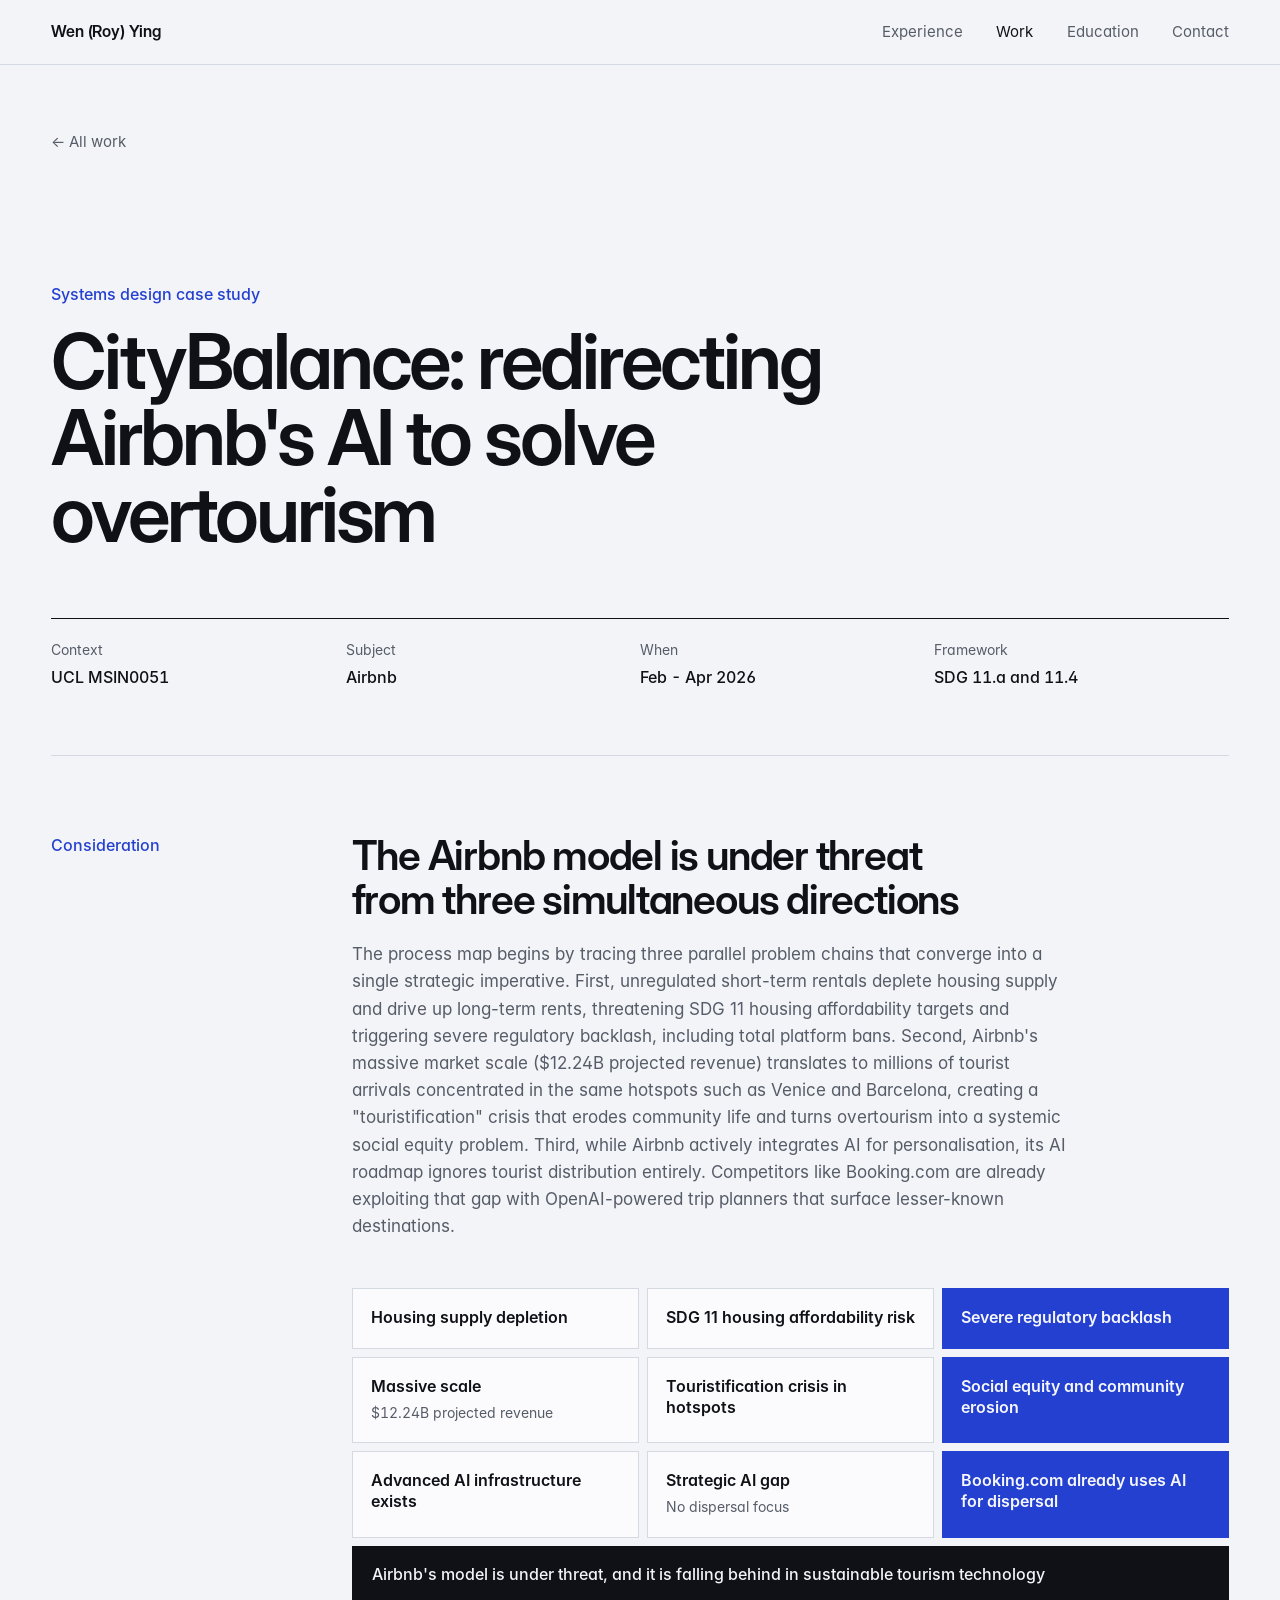
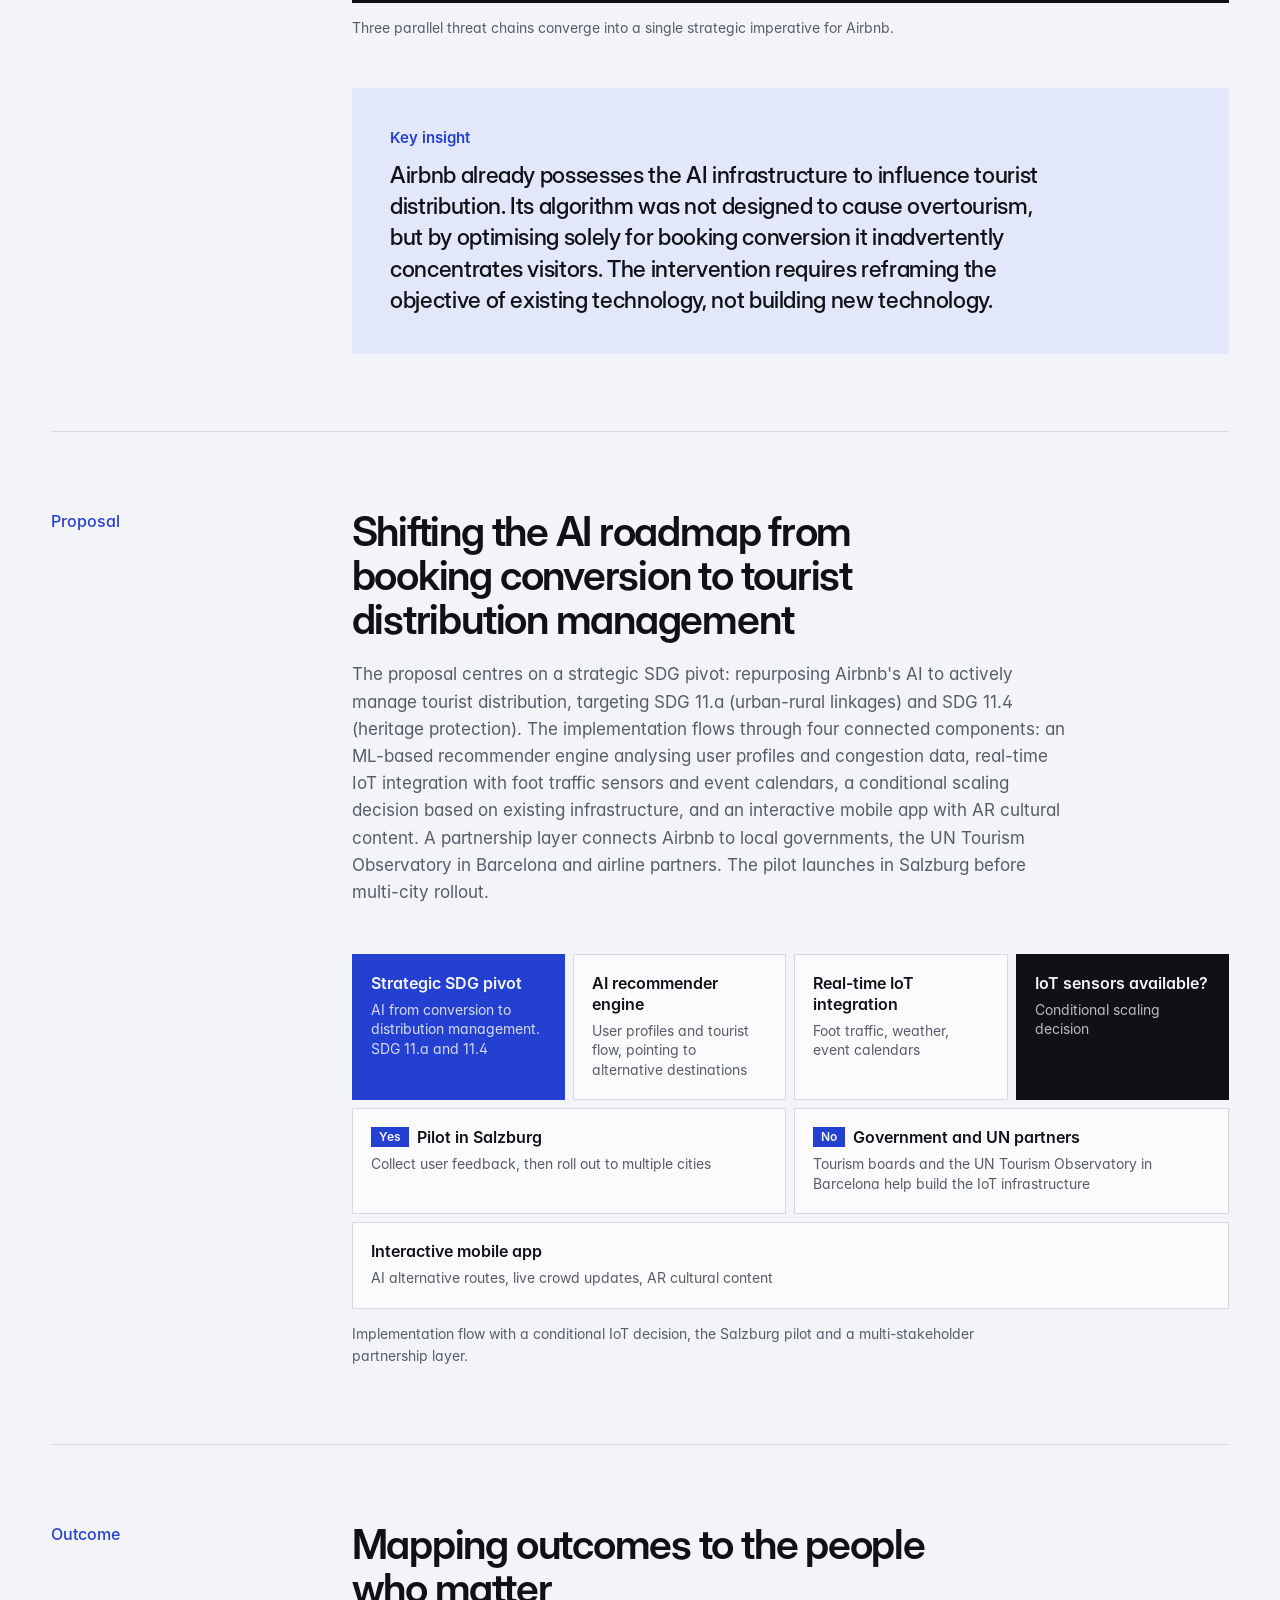
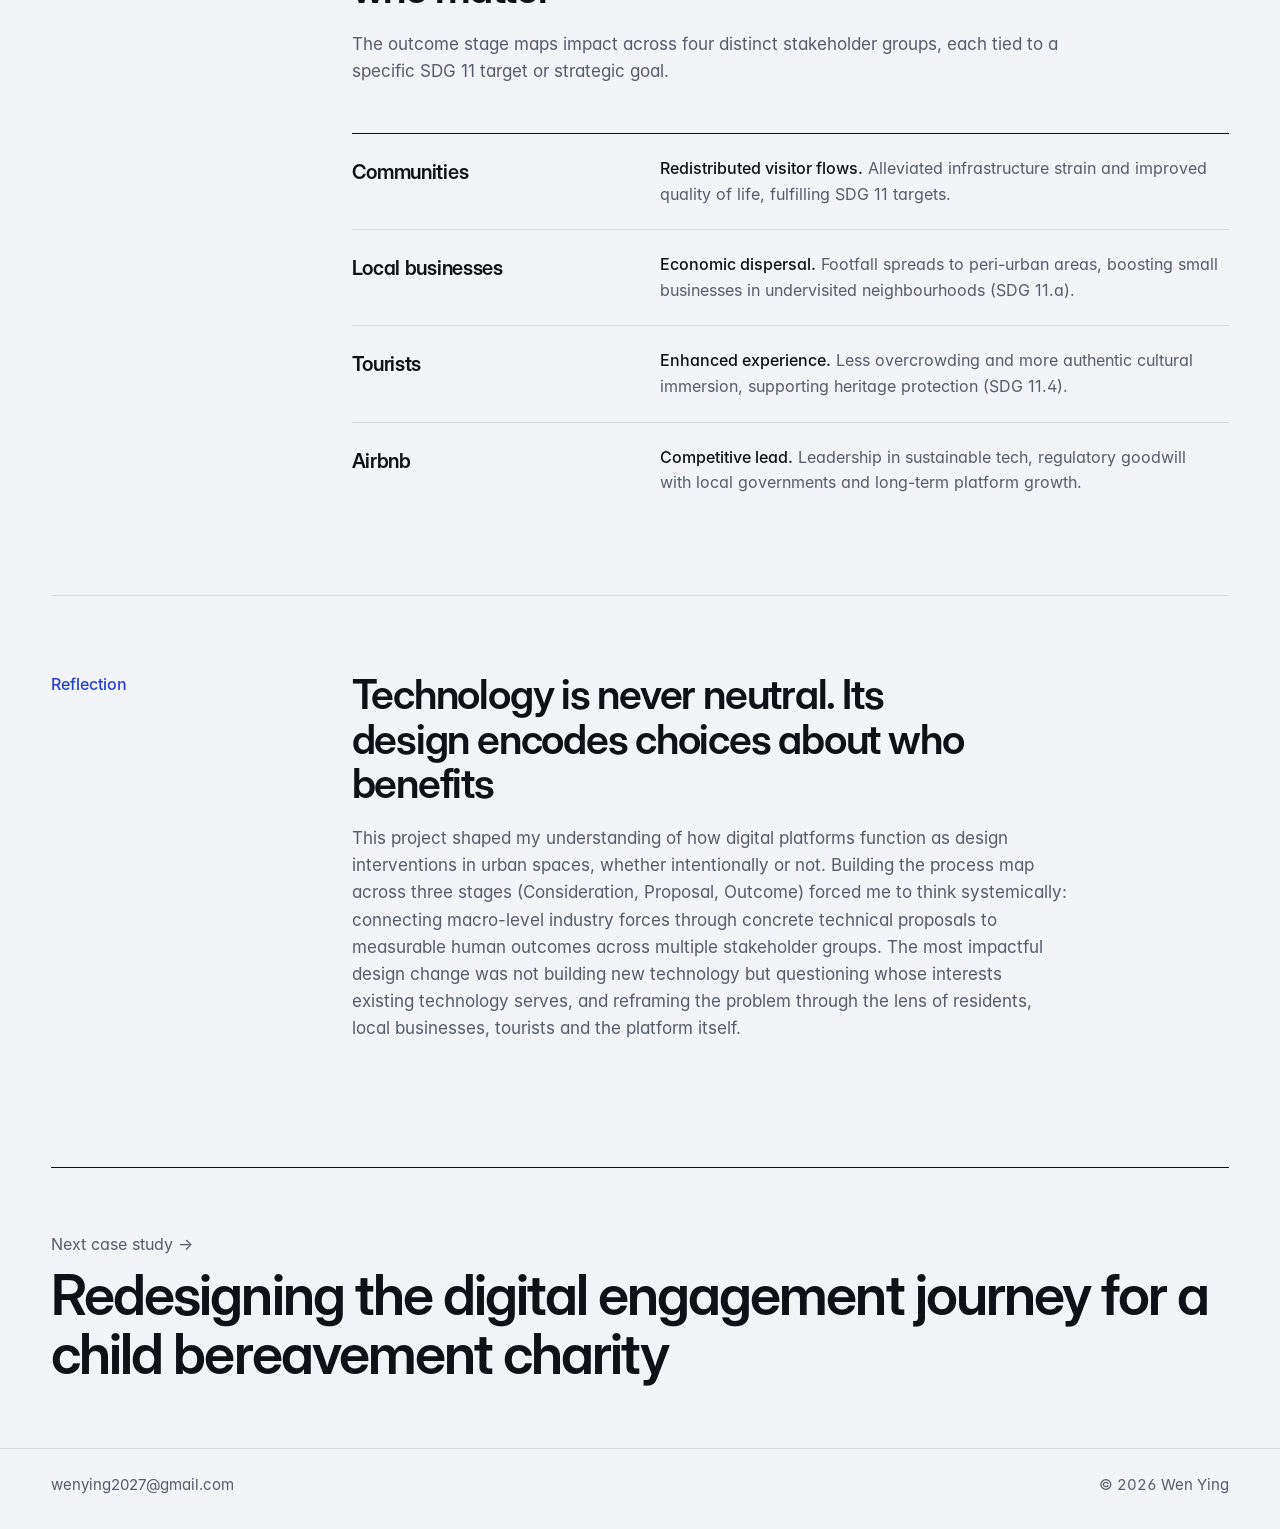
==== commit 177587f9: "Redesign portfolio: CV-style homepage and rebuilt case studies" ====
--- a/citybalance.html
+++ b/citybalance.html
@@ -1,741 +1,146 @@
-<!DOCTYPE html>
+<!doctype html>
 <html lang="en">
 <head>
-<meta charset="UTF-8">
-<meta name="viewport" content="width=device-width, initial-scale=1.0">
-<title>CityBalance — Wen Ying</title>
-<link rel="preconnect" href="https://fonts.googleapis.com">
-<link href="https://fonts.googleapis.com/css2?family=Cormorant+Garamond:ital,wght@0,300;0,400;0,500;0,600;1,400&family=Outfit:wght@300;400;500;600&family=IBM+Plex+Mono:wght@400;500&display=swap" rel="stylesheet">
-<style>
-:root {
-  --bg: #F8F7F4;
-  --bg-warm: #F3F1EC;
-  --surface: #FFFFFF;
-  --text: #1A1A18;
-  --text-secondary: #7A7870;
-  --text-tertiary: #A8A59E;
-  --accent: #8B7355;
-  --accent-light: #F5F1EB;
-  --accent-dark: #6B5740;
-  --border: #E8E5DE;
-  --border-light: #F0EDE7;
-  --tag-bg: #EFECE6;
-  --serif: 'Cormorant Garamond', Georgia, serif;
-  --sans: 'Outfit', -apple-system, sans-serif;
-  --mono: 'IBM Plex Mono', monospace;
-  --ease: cubic-bezier(0.25, 0.1, 0.25, 1);
-  --ease-out: cubic-bezier(0.0, 0.0, 0.2, 1);
-}
-
-* { margin: 0; padding: 0; box-sizing: border-box; }
-html { scroll-behavior: smooth; }
-
-body {
-  font-family: var(--sans);
-  background: var(--bg);
-  color: var(--text);
-  line-height: 1.72;
-  font-size: 15.5px;
-  -webkit-font-smoothing: antialiased;
-  -moz-osx-font-smoothing: grayscale;
-}
-
-::selection { background: var(--accent); color: #fff; }
-
-.reveal {
-  opacity: 0;
-  transform: translateY(24px);
-  transition: opacity 0.7s var(--ease-out), transform 0.7s var(--ease-out);
-}
-.reveal.visible { opacity: 1; transform: translateY(0); }
-
-/* ─── NAV ─── */
-nav {
-  position: fixed; top: 0; left: 0; right: 0; z-index: 100;
-  background: rgba(248, 247, 244, 0.88);
-  backdrop-filter: blur(20px);
-  -webkit-backdrop-filter: blur(20px);
-  border-bottom: 1px solid var(--border-light);
-  transition: box-shadow 0.3s var(--ease);
-}
-nav.scrolled { box-shadow: 0 1px 12px rgba(0,0,0,0.04); }
-nav .inner {
-  max-width: 1080px; margin: 0 auto;
-  display: flex; justify-content: space-between; align-items: center;
-  height: 60px; padding: 0 2rem;
-}
-.nav-left { display: flex; align-items: center; gap: 1.5rem; }
-.nav-back {
-  font-size: 0.78rem;
-  font-weight: 400;
-  color: var(--text-secondary);
-  text-decoration: none;
-  letter-spacing: 0.02em;
-  transition: color 0.25s var(--ease);
-  display: flex;
-  align-items: center;
-  gap: 0.35rem;
-}
-.nav-back:hover { color: var(--accent); }
-nav .name {
-  font-family: var(--serif);
-  font-size: 1.25rem;
-  font-weight: 500;
-  color: var(--text);
-  text-decoration: none;
-  letter-spacing: -0.01em;
-}
-nav .links { display: flex; align-items: center; gap: 2rem; }
-nav .links a {
-  font-size: 0.8rem;
-  font-weight: 500;
-  color: var(--text-secondary);
-  text-decoration: none;
-  letter-spacing: 0.04em;
-  text-transform: uppercase;
-  transition: color 0.25s var(--ease);
-  position: relative;
-}
-nav .links a.active { color: var(--text); }
-nav .links a.active::after {
-  content: '';
-  position: absolute;
-  bottom: -2px; left: 0; right: 0;
-  height: 1px;
-  background: var(--accent);
-}
-nav .links a::after {
-  content: '';
-  position: absolute;
-  bottom: -2px; left: 0; right: 0;
-  height: 1px;
-  background: var(--accent);
-  transform: scaleX(0);
-  transform-origin: right;
-  transition: transform 0.3s var(--ease);
-}
-nav .links a:not(.active):hover { color: var(--accent); }
-nav .links a:not(.active):hover::after { transform: scaleX(1); transform-origin: left; }
-
-/* ─── CASE STUDY HEADER ─── */
-.case-header {
-  max-width: 1080px; margin: 0 auto;
-  padding: 8rem 2rem 3rem;
-}
-.case-header-inner {
-  display: flex; flex-direction: column; gap: 2.5rem;
-}
-@media(min-width: 820px) {
-  .case-header-inner {
-    flex-direction: row;
-    justify-content: space-between;
-    align-items: flex-start;
-    gap: 4rem;
-  }
-}
-.case-header-content { flex: 1; max-width: 680px; }
-.case-header-images {
-  flex-shrink: 0; width: 100%; max-width: 260px;
-  display: flex; flex-direction: column; gap: 1rem;
-}
-.case-header-images img {
-  width: 100%; border-radius: 10px;
-  border: 1px solid var(--border-light);
-  filter: grayscale(10%);
-}
-.img-logo { object-fit: contain; background: white; padding: 0.75rem; }
-
-.case-overline {
-  font-family: var(--mono);
-  font-size: 0.68rem;
-  font-weight: 500;
-  letter-spacing: 0.16em;
-  text-transform: uppercase;
-  color: var(--accent);
-  margin-bottom: 1.25rem;
-}
-.case-header h1 {
-  font-family: var(--serif);
-  font-size: clamp(1.9rem, 3.8vw, 2.7rem);
-  line-height: 1.22;
-  font-weight: 400;
-  margin-bottom: 1.5rem;
-  letter-spacing: -0.015em;
-  color: var(--text);
-}
-.case-desc {
-  font-size: 1rem;
-  font-weight: 300;
-  color: var(--text-secondary);
-  line-height: 1.85;
-  max-width: 620px;
-}
-.case-meta {
-  display: flex; gap: 2.5rem; margin-top: 2rem; flex-wrap: wrap;
-  padding-top: 1.75rem;
-  border-top: 1px solid var(--border);
-}
-.case-meta .meta-item { font-size: 0.8rem; }
-.case-meta .meta-label {
-  font-weight: 500; color: var(--text);
-  display: block; margin-bottom: 0.3rem;
-  letter-spacing: 0.01em;
-  font-family: var(--mono);
-  font-size: 0.68rem;
-  text-transform: uppercase;
-  color: var(--accent);
-}
-.case-meta .meta-value { color: var(--text-secondary); font-weight: 300; }
-
-/* ─── BODY ─── */
-.case-body {
-  max-width: 1080px; margin: 0 auto;
-  padding: 2rem 2rem 5rem;
-}
-
-/* ─── PHASE BLOCKS ─── */
-.phase { margin-bottom: 3.5rem; max-width: 780px; }
-.phase:last-child { margin-bottom: 0; }
-
-.phase-label {
-  display: inline-flex; align-items: center; gap: 0.6rem;
-  font-family: var(--mono);
-  font-size: 0.68rem;
-  font-weight: 500;
-  letter-spacing: 0.12em;
-  text-transform: uppercase;
-  color: var(--accent);
-  margin-bottom: 1rem;
-}
-.phase-icon {
-  width: 16px; height: 16px;
-  color: var(--accent);
-  stroke-width: 1.8;
-}
-
-.phase h2 {
-  font-family: var(--serif);
-  font-size: 1.5rem;
-  font-weight: 400;
-  margin-bottom: 1.25rem;
-  line-height: 1.35;
-  color: var(--text);
-  letter-spacing: -0.005em;
-}
-.phase p {
-  font-size: 0.95rem;
-  font-weight: 300;
-  color: var(--text-secondary);
-  line-height: 1.85;
-}
-
-/* ─── DIAGRAMS ─── */
-.diagram-wrap {
-  background: var(--bg-warm);
-  border-radius: 14px;
-  padding: 2.5rem 2rem;
-  margin: 2rem 0;
-  overflow-x: auto;
-  border: 1px solid var(--border-light);
-}
-.diagram-wrap svg { display: block; margin: 0 auto; }
-.diagram-caption {
-  font-size: 0.75rem;
-  font-weight: 400;
-  color: var(--text-tertiary);
-  text-align: center;
-  margin-top: 1.5rem;
-  font-style: italic;
-}
-
-/* ─── INSIGHT CALLOUT ─── */
-.insight-callout {
-  background: var(--accent-light);
-  border-left: 2px solid var(--accent);
-  border-radius: 0 10px 10px 0;
-  padding: 1.75rem 2rem;
-  margin: 2rem 0;
-  max-width: 780px;
-}
-.insight-callout .callout-label {
-  font-family: var(--mono);
-  font-size: 0.65rem;
-  font-weight: 600;
-  color: var(--accent-dark);
-  letter-spacing: 0.12em;
-  text-transform: uppercase;
-  margin-bottom: 0.6rem;
-  display: flex;
-  align-items: center;
-  gap: 0.5rem;
-}
-.insight-callout .callout-icon {
-  width: 14px; height: 14px;
-  color: var(--accent-dark);
-  stroke-width: 2;
-}
-.insight-callout p {
-  font-size: 0.95rem;
-  font-weight: 300;
-  color: var(--accent-dark);
-  line-height: 1.75;
-}
-.insight-callout strong { font-weight: 500; }
-
-/* ─── NEXT PROJECT TEASER ─── */
-.next-project {
-  max-width: 1080px; margin: 0 auto;
-  padding: 0 2rem;
-}
-.next-project-inner {
-  background: var(--bg-warm);
-  border: 1px solid var(--border);
-  border-radius: 16px;
-  padding: 2rem 2.5rem;
-  display: flex;
-  justify-content: space-between;
-  align-items: center;
-  gap: 2rem;
-  text-decoration: none;
-  color: inherit;
-  transition: border-color 0.3s var(--ease), background 0.3s var(--ease);
-}
-.next-project-inner:hover {
-  border-color: var(--accent);
-  background: var(--accent-light);
-}
-.next-project-label {
-  font-family: var(--mono);
-  font-size: 0.68rem;
-  font-weight: 500;
-  letter-spacing: 0.14em;
-  text-transform: uppercase;
-  color: var(--accent);
-  margin-bottom: 0.5rem;
-}
-.next-project-title {
-  font-family: var(--serif);
-  font-size: 1.4rem;
-  font-weight: 400;
-  color: var(--text);
-  line-height: 1.3;
-  letter-spacing: -0.01em;
-}
-.next-project-arrow {
-  font-size: 1.6rem;
-  color: var(--accent);
-  flex-shrink: 0;
-  transition: transform 0.3s var(--ease);
-}
-.next-project-inner:hover .next-project-arrow { transform: translateX(6px); }
-
-/* ─── FOOTER ─── */
-footer {
-  max-width: 1080px; margin: 0 auto;
-  padding: 4rem 2rem 5rem;
-  margin-top: 4rem;
-  border-top: 1px solid var(--border);
-  text-align: center;
-}
-footer .footer-heading {
-  font-family: var(--serif);
-  font-size: 1.4rem;
-  font-weight: 400;
-  color: var(--text);
-  margin-bottom: 1rem;
-  letter-spacing: -0.01em;
-}
-footer .footer-details {
-  font-size: 0.82rem;
-  font-weight: 300;
-  color: var(--text-secondary);
-  line-height: 1.9;
-}
-footer a {
-  color: var(--accent);
-  text-decoration: none;
-  border-bottom: 1px solid transparent;
-  transition: border-color 0.2s var(--ease);
-}
-footer a:hover { border-bottom-color: var(--accent); }
-footer .footer-sep {
-  display: inline-block;
-  width: 3px; height: 3px;
-  border-radius: 50%;
-  background: var(--text-tertiary);
-  margin: 0 0.75rem;
-  vertical-align: middle;
-}
-
-@media(max-width: 640px) {
-  .case-header { padding: 6rem 1.5rem 2rem; }
-  .case-body { padding: 1rem 1.5rem 3rem; }
-  .diagram-wrap { padding: 1.5rem 1rem; }
-  nav .links { gap: 1.25rem; }
-  nav .links a { font-size: 0.72rem; }
-  nav .inner { padding: 0 1.5rem; }
-  .nav-left { gap: 0.75rem; }
-  .nav-back { font-size: 0.72rem; }
-  nav .name { font-size: 1.1rem; }
-  .case-header-images { max-width: 100%; }
-  .next-project { padding: 0 1.5rem; }
-  .next-project-inner { padding: 1.5rem; flex-direction: column; align-items: flex-start; gap: 1rem; }
-  .case-meta { gap: 1.5rem; }
-}
-</style>
+<meta charset="utf-8">
+<meta name="viewport" content="width=device-width, initial-scale=1">
+<title>CityBalance - Wen Ying</title>
+<meta name="description" content="Case study: CityBalance, a proposal to redirect Airbnb's AI recommender from booking conversion to tourist distribution, aligned to SDG 11.">
+<meta property="og:title" content="CityBalance - Wen Ying">
+<meta property="og:description" content="Redirecting Airbnb's AI to solve overtourism.">
+<meta name="theme-color" content="#f3f4f7" media="(prefers-color-scheme: light)">
+<meta name="theme-color" content="#0c0d11" media="(prefers-color-scheme: dark)">
+<link rel="preload" href="InterDisplay-SemiBold.woff" as="font" type="font/woff" crossorigin>
+<link rel="stylesheet" href="site.css">
 </head>
 <body>
+<a class="skip" href="#main">Skip to content</a>
 
-<nav>
-  <div class="inner">
-    <div class="nav-left">
-      <a href="index.html" class="nav-back">← Back</a>
-      <a href="index.html" class="name">Wen Ying</a>
-    </div>
-    <div class="links">
-      <a href="index.html">About</a>
-      <a href="index.html#work" class="active">Work</a>
-      <a href="index.html#contact">Contact</a>
-    </div>
-  </div>
-</nav>
-
-<!-- ═══════════════════ CASE STUDY HEADER ═══════════════════ -->
-
-<header class="case-header">
-  <div class="case-header-inner reveal">
-    <div class="case-header-content">
-      <div class="case-overline">Case Study 02 · Systems Design &amp; AI Strategy</div>
-      <h1>CityBalance — Redirecting Airbnb's AI to Solve Overtourism</h1>
-      <p class="case-desc">
-        A strategic initiative proposal arguing that Airbnb's existing AI infrastructure should be repurposed
-        to actively disperse tourists toward undervisited neighbourhoods — addressing overtourism not as a volume
-        problem, but as a systemic design failure aligned with UN SDG 11 (Sustainable Cities and Communities).
-      </p>
-      <div class="case-meta">
-        <div class="meta-item"><span class="meta-label">Context</span><span class="meta-value">UCL MSIN0051 — Digital Strategy &amp; Transformation</span></div>
-        <div class="meta-item"><span class="meta-label">Timeline</span><span class="meta-value">Feb – Apr 2026</span></div>
-        <div class="meta-item"><span class="meta-label">Format</span><span class="meta-value">12-min video presentation + process map</span></div>
-      </div>
-    </div>
-    <div class="case-header-images">
-      <img src="citybalance.jpg.png" alt="CityBalance Concept" class="img-logo">
-    </div>
+<header class="nav">
+  <div class="wrap">
+    <a class="nav-name" href="./">Wen (Roy) Ying</a>
+    <nav class="nav-links" aria-label="Primary">
+      <a href="./#experience">Experience</a>
+      <a href="./#work" aria-current="page">Work</a>
+      <a class="opt" href="./#education">Education</a>
+      <a href="./#contact">Contact</a>
+    </nav>
   </div>
 </header>
 
-<!-- ═══════════════════ BODY ═══════════════════ -->
+<main id="main">
+  <header class="case-head">
+    <div class="wrap enter">
+      <a class="back" href="./#work"><span class="arrow back" aria-hidden="true">&larr;</span> All work</a>
+      <p class="kind">Systems design case study</p>
+      <h1>CityBalance: redirecting Airbnb's AI to solve overtourism</h1>
+      <dl class="meta num">
+        <div><dt>Context</dt><dd>UCL MSIN0051</dd></div>
+        <div><dt>Subject</dt><dd>Airbnb</dd></div>
+        <div><dt>When</dt><dd>Feb - Apr 2026</dd></div>
+        <div><dt>Framework</dt><dd>SDG 11.a and 11.4</dd></div>
+      </dl>
+    </div>
+  </header>
 
-<main class="case-body">
+  <div class="wrap">
 
-  <!-- Phase: Consideration -->
-  <div class="phase reveal">
-    <div class="phase-label">
-      <svg class="phase-icon" viewBox="0 0 24 24" fill="none" stroke="currentColor" xmlns="http://www.w3.org/2000/svg">
-        <path d="M10.29 3.86L1.82 18a2 2 0 0 0 1.71 3h16.94a2 2 0 0 0 1.71-3L13.71 3.86a2 2 0 0 0-3.42 0z"/><line x1="12" y1="9" x2="12" y2="13"/><line x1="12" y1="17" x2="12.01" y2="17"/>
-      </svg>
-      Consideration — Three Converging Threats
-    </div>
-    <h2>The Airbnb model is under threat from three simultaneous directions</h2>
-    <p>
-      The process map begins by tracing three parallel problem chains that converge into a single strategic imperative. First, unregulated short-term rentals deplete housing supply and drive up long-term rents, threatening SDG 11 housing affordability targets and triggering severe regulatory backlash including total platform bans. Second, Airbnb's massive market scale ($12.24B projected revenue) translates to millions of tourist arrivals concentrated in the same hotspots — Venice, Barcelona — creating a "touristification" crisis that erodes community life and evolves overtourism into a systemic social equity problem. Third, while Airbnb actively integrates AI for personalisation, its AI roadmap ignores tourist distribution entirely — a strategic gap that competitors like Booking.com are already exploiting with OpenAI-powered trip planners that surface lesser-known destinations.
-    </p>
+    <section class="stage">
+      <p class="stage-label">Consideration</p>
+      <div class="stage-body">
+        <h2 class="reveal">The Airbnb model is under threat from three simultaneous directions</h2>
+        <p class="reveal">The process map begins by tracing three parallel problem chains that converge into a single strategic imperative. First, unregulated short-term rentals deplete housing supply and drive up long-term rents, threatening SDG 11 housing affordability targets and triggering severe regulatory backlash, including total platform bans. Second, Airbnb's massive market scale ($12.24B projected revenue) translates to millions of tourist arrivals concentrated in the same hotspots such as Venice and Barcelona, creating a "touristification" crisis that erodes community life and turns overtourism into a systemic social equity problem. Third, while Airbnb actively integrates AI for personalisation, its AI roadmap ignores tourist distribution entirely. Competitors like Booking.com are already exploiting that gap with OpenAI-powered trip planners that surface lesser-known destinations.</p>
+
+        <figure class="reveal">
+          <div class="chains">
+            <div class="flow">
+              <div class="step"><b>Housing supply depletion</b></div>
+              <div class="step"><b>SDG 11 housing affordability risk</b></div>
+              <div class="step hot"><b>Severe regulatory backlash</b></div>
+            </div>
+            <div class="flow">
+              <div class="step"><b>Massive scale</b><span class="num">$12.24B projected revenue</span></div>
+              <div class="step"><b>Touristification crisis in hotspots</b></div>
+              <div class="step hot"><b>Social equity and community erosion</b></div>
+            </div>
+            <div class="flow">
+              <div class="step"><b>Advanced AI infrastructure exists</b></div>
+              <div class="step"><b>Strategic AI gap</b><span>No dispersal focus</span></div>
+              <div class="step hot"><b>Booking.com already uses AI for dispersal</b></div>
+            </div>
+            <div class="banner">Airbnb's model is under threat, and it is falling behind in sustainable tourism technology</div>
+          </div>
+          <figcaption>Three parallel threat chains converge into a single strategic imperative for Airbnb.</figcaption>
+        </figure>
+
+        <div class="callout reveal">
+          <h3>Key insight</h3>
+          <p>Airbnb already possesses the AI infrastructure to influence tourist distribution. Its algorithm was not designed to cause overtourism, but by optimising solely for booking conversion it inadvertently concentrates visitors. The intervention requires reframing the objective of existing technology, not building new technology.</p>
+        </div>
+      </div>
+    </section>
+
+    <section class="stage">
+      <p class="stage-label">Proposal</p>
+      <div class="stage-body">
+        <h2 class="reveal">Shifting the AI roadmap from booking conversion to tourist distribution management</h2>
+        <p class="reveal">The proposal centres on a strategic SDG pivot: repurposing Airbnb's AI to actively manage tourist distribution, targeting SDG 11.a (urban-rural linkages) and SDG 11.4 (heritage protection). The implementation flows through four connected components: an ML-based recommender engine analysing user profiles and congestion data, real-time IoT integration with foot traffic sensors and event calendars, a conditional scaling decision based on existing infrastructure, and an interactive mobile app with AR cultural content. A partnership layer connects Airbnb to local governments, the UN Tourism Observatory in Barcelona and airline partners. The pilot launches in Salzburg before multi-city rollout.</p>
+
+        <figure class="reveal">
+          <div class="flow">
+            <div class="step hot"><b>Strategic SDG pivot</b><span>AI from conversion to distribution management. SDG 11.a and 11.4</span></div>
+            <div class="step"><b>AI recommender engine</b><span>User profiles and tourist flow, pointing to alternative destinations</span></div>
+            <div class="step"><b>Real-time IoT integration</b><span>Foot traffic, weather, event calendars</span></div>
+            <div class="step end"><b>IoT sensors available?</b><span>Conditional scaling decision</span></div>
+          </div>
+          <div class="split">
+            <div class="step"><b><small>Yes</small>Pilot in Salzburg</b><span>Collect user feedback, then roll out to multiple cities</span></div>
+            <div class="step"><b><small>No</small>Government and UN partners</b><span>Tourism boards and the UN Tourism Observatory in Barcelona help build the IoT infrastructure</span></div>
+          </div>
+          <div class="split" style="grid-template-columns:1fr">
+            <div class="step"><b>Interactive mobile app</b><span>AI alternative routes, live crowd updates, AR cultural content</span></div>
+          </div>
+          <figcaption>Implementation flow with a conditional IoT decision, the Salzburg pilot and a multi-stakeholder partnership layer.</figcaption>
+        </figure>
+      </div>
+    </section>
+
+    <section class="stage">
+      <p class="stage-label">Outcome</p>
+      <div class="stage-body">
+        <h2 class="reveal">Mapping outcomes to the people who matter</h2>
+        <p class="reveal">The outcome stage maps impact across four distinct stakeholder groups, each tied to a specific SDG 11 target or strategic goal.</p>
+
+        <figure class="streams reveal">
+          <div><h3>Communities</h3><p><b>Redistributed visitor flows.</b> Alleviated infrastructure strain and improved quality of life, fulfilling SDG 11 targets.</p></div>
+          <div><h3>Local businesses</h3><p><b>Economic dispersal.</b> Footfall spreads to peri-urban areas, boosting small businesses in undervisited neighbourhoods (SDG 11.a).</p></div>
+          <div><h3>Tourists</h3><p><b>Enhanced experience.</b> Less overcrowding and more authentic cultural immersion, supporting heritage protection (SDG 11.4).</p></div>
+          <div><h3>Airbnb</h3><p><b>Competitive lead.</b> Leadership in sustainable tech, regulatory goodwill with local governments and long-term platform growth.</p></div>
+        </figure>
+      </div>
+    </section>
+
+    <section class="stage">
+      <p class="stage-label">Reflection</p>
+      <div class="stage-body">
+        <h2 class="reveal">Technology is never neutral. Its design encodes choices about who benefits</h2>
+        <p class="reveal">This project shaped my understanding of how digital platforms function as design interventions in urban spaces, whether intentionally or not. Building the process map across three stages (Consideration, Proposal, Outcome) forced me to think systemically: connecting macro-level industry forces through concrete technical proposals to measurable human outcomes across multiple stakeholder groups. The most impactful design change was not building new technology but questioning whose interests existing technology serves, and reframing the problem through the lens of residents, local businesses, tourists and the platform itself.</p>
+      </div>
+    </section>
+
+    <a class="next" href="richmond.html">
+      <span>Next case study <span class="arrow" aria-hidden="true">&rarr;</span></span>
+      <b>Redesigning the digital engagement journey for a child bereavement charity</b>
+    </a>
   </div>
-
-  <!-- Diagram: Consideration -->
-  <div class="diagram-wrap reveal">
-    <svg viewBox="0 0 760 380" xmlns="http://www.w3.org/2000/svg" width="100%" style="max-width:760px;">
-      <text x="380" y="24" text-anchor="middle" font-family="Outfit,sans-serif" font-size="11" font-weight="500" fill="#7A7870" letter-spacing="0.1em">CONSIDERATION STAGE — THREE CONVERGING THREATS</text>
-      <g transform="translate(20,50)">
-        <rect x="0" y="0" width="155" height="52" rx="8" fill="#fff" stroke="#8B7355" stroke-width="1"/>
-        <text x="78" y="21" text-anchor="middle" font-family="Outfit,sans-serif" font-size="8.5" font-weight="500" fill="#6B5740">Housing Supply</text>
-        <text x="78" y="36" text-anchor="middle" font-family="Outfit,sans-serif" font-size="8.5" font-weight="500" fill="#6B5740">Depletion</text>
-        <line x1="158" y1="26" x2="180" y2="26" stroke="#8B7355" stroke-width="0.8" marker-end="url(#ac1n)"/>
-        <rect x="183" y="0" width="155" height="52" rx="8" fill="#fff" stroke="#8B7355" stroke-width="1"/>
-        <text x="261" y="21" text-anchor="middle" font-family="Outfit,sans-serif" font-size="8.5" font-weight="500" fill="#6B5740">SDG 11 Housing</text>
-        <text x="261" y="36" text-anchor="middle" font-family="Outfit,sans-serif" font-size="8.5" font-weight="500" fill="#6B5740">Affordability Risk</text>
-        <line x1="341" y1="26" x2="363" y2="26" stroke="#8B7355" stroke-width="0.8" marker-end="url(#ac1n)"/>
-        <rect x="366" y="0" width="155" height="52" rx="8" fill="#fff" stroke="#8B7355" stroke-width="1"/>
-        <text x="444" y="21" text-anchor="middle" font-family="Outfit,sans-serif" font-size="8.5" font-weight="500" fill="#6B5740">Severe Regulatory</text>
-        <text x="444" y="36" text-anchor="middle" font-family="Outfit,sans-serif" font-size="8.5" font-weight="500" fill="#6B5740">Backlash</text>
-      </g>
-      <g transform="translate(20,130)">
-        <rect x="0" y="0" width="155" height="52" rx="8" fill="#fff" stroke="#A8A59E" stroke-width="1"/>
-        <text x="78" y="21" text-anchor="middle" font-family="Outfit,sans-serif" font-size="8.5" font-weight="500" fill="#5C5C5C">Massive Scale</text>
-        <text x="78" y="36" text-anchor="middle" font-family="Outfit,sans-serif" font-size="8.5" font-weight="500" fill="#5C5C5C">$12.24B Revenue</text>
-        <line x1="158" y1="26" x2="180" y2="26" stroke="#A8A59E" stroke-width="0.8" marker-end="url(#ac2n)"/>
-        <rect x="183" y="0" width="155" height="52" rx="8" fill="#fff" stroke="#A8A59E" stroke-width="1"/>
-        <text x="261" y="21" text-anchor="middle" font-family="Outfit,sans-serif" font-size="8.5" font-weight="500" fill="#5C5C5C">Touristification</text>
-        <text x="261" y="36" text-anchor="middle" font-family="Outfit,sans-serif" font-size="8.5" font-weight="500" fill="#5C5C5C">Crisis in Hotspots</text>
-        <line x1="341" y1="26" x2="363" y2="26" stroke="#A8A59E" stroke-width="0.8" marker-end="url(#ac2n)"/>
-        <rect x="366" y="0" width="155" height="52" rx="8" fill="#fff" stroke="#A8A59E" stroke-width="1"/>
-        <text x="444" y="21" text-anchor="middle" font-family="Outfit,sans-serif" font-size="8.5" font-weight="500" fill="#5C5C5C">Social Equity &amp;</text>
-        <text x="444" y="36" text-anchor="middle" font-family="Outfit,sans-serif" font-size="8.5" font-weight="500" fill="#5C5C5C">Community Erosion</text>
-      </g>
-      <g transform="translate(20,210)">
-        <rect x="0" y="0" width="155" height="52" rx="8" fill="#fff" stroke="#1A1A18" stroke-width="1"/>
-        <text x="78" y="21" text-anchor="middle" font-family="Outfit,sans-serif" font-size="8.5" font-weight="500" fill="#1A1A18">Advanced AI</text>
-        <text x="78" y="36" text-anchor="middle" font-family="Outfit,sans-serif" font-size="8.5" font-weight="500" fill="#1A1A18">Infrastructure Exists</text>
-        <line x1="158" y1="26" x2="180" y2="26" stroke="#1A1A18" stroke-width="0.8" marker-end="url(#ac3n)"/>
-        <rect x="183" y="0" width="155" height="52" rx="8" fill="#fff" stroke="#1A1A18" stroke-width="1"/>
-        <text x="261" y="21" text-anchor="middle" font-family="Outfit,sans-serif" font-size="8.5" font-weight="500" fill="#1A1A18">Strategic AI Gap:</text>
-        <text x="261" y="36" text-anchor="middle" font-family="Outfit,sans-serif" font-size="8.5" font-weight="500" fill="#1A1A18">No Dispersal Focus</text>
-        <line x1="341" y1="26" x2="363" y2="26" stroke="#1A1A18" stroke-width="0.8" marker-end="url(#ac3n)"/>
-        <rect x="366" y="0" width="155" height="52" rx="8" fill="#F8F3ED" stroke="#1A1A18" stroke-width="1"/>
-        <text x="444" y="21" text-anchor="middle" font-family="Outfit,sans-serif" font-size="8.5" font-weight="500" fill="#1A1A18">Booking.com Already</text>
-        <text x="444" y="36" text-anchor="middle" font-family="Outfit,sans-serif" font-size="8.5" font-weight="500" fill="#1A1A18">Using AI for Dispersal</text>
-      </g>
-      <line x1="540" y1="76" x2="615" y2="305" stroke="#8B7355" stroke-width="0.8" opacity="0.25"/>
-      <line x1="540" y1="156" x2="615" y2="305" stroke="#A8A59E" stroke-width="0.8" opacity="0.25"/>
-      <line x1="540" y1="236" x2="615" y2="305" stroke="#1A1A18" stroke-width="0.8" opacity="0.25"/>
-      <g transform="translate(560,295)">
-        <rect x="0" y="0" width="185" height="60" rx="10" fill="#1A1A18"/>
-        <text x="92" y="22" text-anchor="middle" font-family="Outfit,sans-serif" font-size="9" font-weight="500" fill="#fff">Airbnb model under threat</text>
-        <text x="92" y="38" text-anchor="middle" font-family="Outfit,sans-serif" font-size="8.5" fill="#A8A59E">+ falling behind in sustainable</text>
-        <text x="92" y="52" text-anchor="middle" font-family="Outfit,sans-serif" font-size="8.5" fill="#A8A59E">tourism technology</text>
-      </g>
-      <defs>
-        <marker id="ac1n" viewBox="0 0 10 10" refX="9" refY="5" markerWidth="5" markerHeight="5" orient="auto"><path d="M 0 0 L 10 5 L 0 10 z" fill="#8B7355"/></marker>
-        <marker id="ac2n" viewBox="0 0 10 10" refX="9" refY="5" markerWidth="5" markerHeight="5" orient="auto"><path d="M 0 0 L 10 5 L 0 10 z" fill="#A8A59E"/></marker>
-        <marker id="ac3n" viewBox="0 0 10 10" refX="9" refY="5" markerWidth="5" markerHeight="5" orient="auto"><path d="M 0 0 L 10 5 L 0 10 z" fill="#1A1A18"/></marker>
-      </defs>
-    </svg>
-    <div class="diagram-caption">Three parallel threat chains converge into a single strategic imperative for Airbnb</div>
-  </div>
-
-  <div class="insight-callout reveal">
-    <div class="callout-label">
-      <svg class="callout-icon" viewBox="0 0 24 24" fill="none" stroke="currentColor" xmlns="http://www.w3.org/2000/svg">
-        <path d="M9.663 17h4.673M12 3v1m6.364 1.636l-.707.707M21 12h-1M4 12H3m3.343-5.657l-.707-.707m2.828 9.9a5 5 0 117.072 0l-.548.547A3.374 3.374 0 0014 18.469V19a2 2 0 11-4 0v-.531c0-.895-.356-1.754-.988-2.386l-.548-.547z"/>
-      </svg>
-      Key Insight
-    </div>
-    <p>
-      Airbnb already possesses the AI infrastructure to influence tourist distribution. Its algorithm was not designed to cause overtourism — but by optimising solely for booking conversion, it inadvertently concentrates visitors. The intervention requires <strong>reframing the objective of existing technology</strong>, not building new technology.
-    </p>
-  </div>
-
-  <!-- Phase: Proposal -->
-  <div class="phase reveal">
-    <div class="phase-label">
-      <svg class="phase-icon" viewBox="0 0 24 24" fill="none" stroke="currentColor" xmlns="http://www.w3.org/2000/svg">
-        <polygon points="12 2 15.09 8.26 22 9.27 17 14.14 18.18 21.02 12 17.77 5.82 21.02 7 14.14 2 9.27 8.91 8.26 12 2"/>
-      </svg>
-      Proposal — Strategic SDG Pivot
-    </div>
-    <h2>Shifting the AI roadmap from booking conversion to tourist distribution management</h2>
-    <p>
-      The proposal centres on a strategic SDG pivot: repurposing Airbnb's AI to actively manage tourist distribution, targeting SDG 11.a (urban-rural linkages) and SDG 11.4 (heritage protection). The implementation flows through four connected components — an ML-based recommender engine analysing user profiles and congestion data, real-time IoT integration with foot traffic sensors and event calendars, a conditional scaling decision based on existing infrastructure, and an interactive mobile app with AR cultural content. A partnership layer connects Airbnb to local governments, the UN Tourism Observatory in Barcelona, and airline partners. The pilot launches in Salzburg before multi-city rollout.
-    </p>
-  </div>
-
-  <!-- Diagram: Proposal -->
-  <div class="diagram-wrap reveal">
-    <svg viewBox="0 0 760 380" xmlns="http://www.w3.org/2000/svg" width="100%" style="max-width:760px;">
-      <text x="380" y="24" text-anchor="middle" font-family="Outfit,sans-serif" font-size="11" font-weight="500" fill="#7A7870" letter-spacing="0.1em">PROPOSAL STAGE — IMPLEMENTATION FLOW</text>
-      <g transform="translate(20,50)">
-        <rect x="0" y="0" width="155" height="75" rx="10" fill="#1A1A18"/>
-        <text x="78" y="28" text-anchor="middle" font-family="Outfit,sans-serif" font-size="10" font-weight="500" fill="#fff">Strategic SDG Pivot</text>
-        <text x="78" y="44" text-anchor="middle" font-family="Outfit,sans-serif" font-size="8.5" fill="rgba(255,255,255,0.65)">AI from conversion</text>
-        <text x="78" y="57" text-anchor="middle" font-family="Outfit,sans-serif" font-size="8.5" fill="rgba(255,255,255,0.65)">to distribution mgmt</text>
-        <text x="78" y="70" text-anchor="middle" font-family="Outfit,sans-serif" font-size="7.5" fill="rgba(255,255,255,0.4)">SDG 11.a + 11.4</text>
-      </g>
-      <line x1="178" y1="87" x2="198" y2="87" stroke="#1A1A18" stroke-width="1" marker-end="url(#pbn)"/>
-      <g transform="translate(201,50)">
-        <rect x="0" y="0" width="155" height="75" rx="10" fill="#fff" stroke="#8B7355" stroke-width="1"/>
-        <text x="78" y="25" text-anchor="middle" font-family="Outfit,sans-serif" font-size="10" font-weight="500" fill="#6B5740">AI Recommender</text>
-        <text x="78" y="40" text-anchor="middle" font-family="Outfit,sans-serif" font-size="10" font-weight="500" fill="#6B5740">Engine</text>
-        <text x="78" y="56" text-anchor="middle" font-family="Outfit,sans-serif" font-size="8.5" fill="#7A7870">User profiles + tourist flow</text>
-        <text x="78" y="68" text-anchor="middle" font-family="Outfit,sans-serif" font-size="8.5" fill="#7A7870">→ alt. destinations</text>
-      </g>
-      <line x1="359" y1="87" x2="379" y2="87" stroke="#8B7355" stroke-width="1" marker-end="url(#ptn)"/>
-      <g transform="translate(382,50)">
-        <rect x="0" y="0" width="155" height="75" rx="10" fill="#fff" stroke="#8B7355" stroke-width="1"/>
-        <text x="78" y="25" text-anchor="middle" font-family="Outfit,sans-serif" font-size="10" font-weight="500" fill="#6B5740">Real-Time IoT</text>
-        <text x="78" y="40" text-anchor="middle" font-family="Outfit,sans-serif" font-size="10" font-weight="500" fill="#6B5740">Integration</text>
-        <text x="78" y="56" text-anchor="middle" font-family="Outfit,sans-serif" font-size="8.5" fill="#7A7870">Foot traffic, weather,</text>
-        <text x="78" y="68" text-anchor="middle" font-family="Outfit,sans-serif" font-size="8.5" fill="#7A7870">event calendars</text>
-      </g>
-      <line x1="460" y1="128" x2="460" y2="155" stroke="#7A7870" stroke-width="1"/>
-      <g transform="translate(460,195)">
-        <polygon points="0,-38 70,0 0,38 -70,0" fill="#fff" stroke="#7A7870" stroke-width="1"/>
-        <text x="0" y="-8" text-anchor="middle" font-family="Outfit,sans-serif" font-size="8.5" font-weight="500" fill="#1A1A18">IoT sensors</text>
-        <text x="0" y="6" text-anchor="middle" font-family="Outfit,sans-serif" font-size="8.5" font-weight="500" fill="#1A1A18">available?</text>
-      </g>
-      <line x1="532" y1="195" x2="575" y2="195" stroke="#8B7355" stroke-width="1" marker-end="url(#ptn)"/>
-      <text x="548" y="188" font-family="Outfit,sans-serif" font-size="8" font-weight="500" fill="#8B7355">YES</text>
-      <g transform="translate(578,162)">
-        <rect x="0" y="0" width="165" height="66" rx="10" fill="#fff" stroke="#8B7355" stroke-width="1"/>
-        <text x="82" y="22" text-anchor="middle" font-family="Outfit,sans-serif" font-size="9.5" font-weight="500" fill="#6B5740">Pilot in Salzburg</text>
-        <text x="82" y="38" text-anchor="middle" font-family="Outfit,sans-serif" font-size="8.5" fill="#7A7870">Collect user feedback</text>
-        <text x="82" y="52" text-anchor="middle" font-family="Outfit,sans-serif" font-size="8.5" fill="#7A7870">→ multi-city rollout</text>
-      </g>
-      <line x1="460" y1="235" x2="460" y2="260" stroke="#4A3D2E" stroke-width="1" marker-end="url(#ppn)"/>
-      <text x="472" y="252" font-family="Outfit,sans-serif" font-size="8" font-weight="500" fill="#4A3D2E">NO</text>
-      <g transform="translate(380,263)">
-        <rect x="0" y="0" width="160" height="66" rx="10" fill="#fff" stroke="#4A3D2E" stroke-width="1"/>
-        <text x="80" y="20" text-anchor="middle" font-family="Outfit,sans-serif" font-size="9.5" font-weight="500" fill="#4A3D2E">Govt &amp; UN Partners</text>
-        <text x="80" y="36" text-anchor="middle" font-family="Outfit,sans-serif" font-size="8.5" fill="#7A7870">Tourism boards, UN Tourism</text>
-        <text x="80" y="49" text-anchor="middle" font-family="Outfit,sans-serif" font-size="8.5" fill="#7A7870">Observatory Barcelona</text>
-        <text x="80" y="61" text-anchor="middle" font-family="Outfit,sans-serif" font-size="8" fill="#4A3D2E">→ Build IoT infrastructure</text>
-      </g>
-      <g transform="translate(578,263)">
-        <rect x="0" y="0" width="165" height="66" rx="10" fill="#fff" stroke="#8B7355" stroke-width="1"/>
-        <text x="82" y="20" text-anchor="middle" font-family="Outfit,sans-serif" font-size="9.5" font-weight="500" fill="#6B5740">Interactive Mobile App</text>
-        <text x="82" y="36" text-anchor="middle" font-family="Outfit,sans-serif" font-size="8.5" fill="#7A7870">AI alternative routes</text>
-        <text x="82" y="49" text-anchor="middle" font-family="Outfit,sans-serif" font-size="8.5" fill="#7A7870">Live crowd updates</text>
-        <text x="82" y="61" text-anchor="middle" font-family="Outfit,sans-serif" font-size="8.5" fill="#7A7870">AR cultural content</text>
-      </g>
-      <line x1="660" y1="230" x2="660" y2="260" stroke="#8B7355" stroke-width="0.8" stroke-dasharray="4,3"/>
-      <line x1="543" y1="296" x2="575" y2="296" stroke="#4A3D2E" stroke-width="0.8" stroke-dasharray="4,3"/>
-      <defs>
-        <marker id="pbn" viewBox="0 0 10 10" refX="9" refY="5" markerWidth="5" markerHeight="5" orient="auto"><path d="M 0 0 L 10 5 L 0 10 z" fill="#1A1A18"/></marker>
-        <marker id="ptn" viewBox="0 0 10 10" refX="9" refY="5" markerWidth="5" markerHeight="5" orient="auto"><path d="M 0 0 L 10 5 L 0 10 z" fill="#8B7355"/></marker>
-        <marker id="ppn" viewBox="0 0 10 10" refX="9" refY="5" markerWidth="5" markerHeight="5" orient="auto"><path d="M 0 0 L 10 5 L 0 10 z" fill="#4A3D2E"/></marker>
-      </defs>
-    </svg>
-    <div class="diagram-caption">Implementation flow with conditional IoT decision, Salzburg pilot, and multi-stakeholder partnership layer</div>
-  </div>
-
-  <!-- Phase: Outcome -->
-  <div class="phase reveal">
-    <div class="phase-label">
-      <svg class="phase-icon" viewBox="0 0 24 24" fill="none" stroke="currentColor" xmlns="http://www.w3.org/2000/svg">
-        <path d="M17 21v-2a4 4 0 0 0-4-4H5a4 4 0 0 0-4 4v2"/><circle cx="9" cy="7" r="4"/><path d="M23 21v-2a4 4 0 0 0-3-3.87"/><path d="M16 3.13a4 4 0 0 1 0 7.75"/>
-      </svg>
-      Outcome — Four Stakeholder Impact Streams
-    </div>
-    <h2>Mapping outcomes to the people who matter</h2>
-    <p>
-      The outcome stage maps impact across four distinct stakeholder groups. For communities: redistributed visitor flows, alleviated infrastructure strain, and improved quality of life fulfilling SDG 11 targets. For local businesses: economic dispersal distributes footfall to peri-urban areas, boosting small businesses in undervisited neighbourhoods. For tourists: enhanced experiences with less overcrowding and more authentic cultural immersion, supporting SDG 11.4 heritage protection. For Airbnb strategically: competitive leadership in sustainable tech, regulatory goodwill with local governments, and long-term platform growth aligned with sustainability goals.
-    </p>
-  </div>
-
-  <!-- Diagram: Outcome -->
-  <div class="diagram-wrap reveal">
-    <svg viewBox="0 0 760 310" xmlns="http://www.w3.org/2000/svg" width="100%" style="max-width:760px;">
-      <text x="380" y="24" text-anchor="middle" font-family="Outfit,sans-serif" font-size="11" font-weight="500" fill="#7A7870" letter-spacing="0.1em">OUTCOME STAGE — FOUR STAKEHOLDER IMPACT STREAMS</text>
-      <g transform="translate(20,80)">
-        <rect x="0" y="55" width="105" height="46" rx="23" fill="#1A1A18"/>
-        <text x="52" y="83" text-anchor="middle" font-family="Outfit,sans-serif" font-size="11" font-weight="500" fill="#fff">Outcome</text>
-      </g>
-      <line x1="128" y1="115" x2="165" y2="70" stroke="#C8C4BC" stroke-width="0.8"/>
-      <line x1="128" y1="125" x2="165" y2="125" stroke="#C8C4BC" stroke-width="0.8"/>
-      <line x1="128" y1="138" x2="165" y2="185" stroke="#C8C4BC" stroke-width="0.8"/>
-      <line x1="128" y1="148" x2="165" y2="245" stroke="#C8C4BC" stroke-width="0.8"/>
-
-      <g transform="translate(168,48)">
-        <rect x="0" y="0" width="120" height="42" rx="21" fill="#fff" stroke="#8B7355" stroke-width="1"/>
-        <text x="60" y="18" text-anchor="middle" font-family="Outfit,sans-serif" font-size="8.5" font-weight="500" fill="#6B5740">Community &amp;</text>
-        <text x="60" y="32" text-anchor="middle" font-family="Outfit,sans-serif" font-size="8.5" font-weight="500" fill="#6B5740">Urban Impact</text>
-      </g>
-      <line x1="291" y1="69" x2="312" y2="69" stroke="#8B7355" stroke-width="0.8"/>
-      <rect x="315" y="54" width="110" height="30" rx="5" fill="#F8F3ED" stroke="#8B7355" stroke-width="0.6"/>
-      <text x="370" y="73" text-anchor="middle" font-family="Outfit,sans-serif" font-size="7.5" font-weight="400" fill="#6B5740">Redistributed Flows</text>
-      <line x1="428" y1="69" x2="445" y2="69" stroke="#8B7355" stroke-width="0.6"/>
-      <rect x="448" y="54" width="110" height="30" rx="5" fill="#F8F3ED" stroke="#8B7355" stroke-width="0.6"/>
-      <text x="503" y="73" text-anchor="middle" font-family="Outfit,sans-serif" font-size="7.5" font-weight="400" fill="#6B5740">Alleviated Infra. Strain</text>
-      <line x1="561" y1="69" x2="578" y2="69" stroke="#8B7355" stroke-width="0.6"/>
-      <rect x="581" y="49" width="150" height="40" rx="5" fill="#8B7355"/>
-      <text x="656" y="66" text-anchor="middle" font-family="Outfit,sans-serif" font-size="7.5" font-weight="500" fill="#fff">Improved Quality of Life</text>
-      <text x="656" y="80" text-anchor="middle" font-family="Outfit,sans-serif" font-size="7" fill="rgba(255,255,255,0.7)">SDG 11 targets fulfilled</text>
-
-      <g transform="translate(168,108)">
-        <rect x="0" y="0" width="120" height="42" rx="21" fill="#fff" stroke="#A8A59E" stroke-width="1"/>
-        <text x="60" y="18" text-anchor="middle" font-family="Outfit,sans-serif" font-size="8.5" font-weight="500" fill="#5C5C5C">Local</text>
-        <text x="60" y="32" text-anchor="middle" font-family="Outfit,sans-serif" font-size="8.5" font-weight="500" fill="#5C5C5C">Businesses</text>
-      </g>
-      <line x1="291" y1="129" x2="312" y2="129" stroke="#A8A59E" stroke-width="0.8"/>
-      <rect x="315" y="114" width="110" height="30" rx="5" fill="#F5F4F0" stroke="#A8A59E" stroke-width="0.6"/>
-      <text x="370" y="133" text-anchor="middle" font-family="Outfit,sans-serif" font-size="7.5" font-weight="400" fill="#5C5C5C">Economic Dispersal</text>
-      <line x1="428" y1="129" x2="445" y2="129" stroke="#A8A59E" stroke-width="0.6"/>
-      <rect x="448" y="109" width="283" height="40" rx="5" fill="#7A7870"/>
-      <text x="590" y="126" text-anchor="middle" font-family="Outfit,sans-serif" font-size="7.5" font-weight="500" fill="#fff">Boost for Local Economies · SDG 11.a Urban-Rural Linkages</text>
-      <text x="590" y="140" text-anchor="middle" font-family="Outfit,sans-serif" font-size="7" fill="rgba(255,255,255,0.7)">Peri-urban &amp; rural areas gain tourist spending</text>
-
-      <g transform="translate(168,168)">
-        <rect x="0" y="0" width="120" height="42" rx="21" fill="#fff" stroke="#6B5740" stroke-width="1"/>
-        <text x="60" y="27" text-anchor="middle" font-family="Outfit,sans-serif" font-size="8.5" font-weight="500" fill="#6B5740">Tourists</text>
-      </g>
-      <line x1="291" y1="189" x2="312" y2="189" stroke="#6B5740" stroke-width="0.8"/>
-      <rect x="315" y="174" width="110" height="30" rx="5" fill="#F8F3ED" stroke="#6B5740" stroke-width="0.6"/>
-      <text x="370" y="193" text-anchor="middle" font-family="Outfit,sans-serif" font-size="7.5" font-weight="400" fill="#6B5740">Enhanced Experience</text>
-      <line x1="428" y1="189" x2="445" y2="189" stroke="#6B5740" stroke-width="0.6"/>
-      <rect x="448" y="169" width="283" height="40" rx="5" fill="#6B5740"/>
-      <text x="590" y="186" text-anchor="middle" font-family="Outfit,sans-serif" font-size="7.5" font-weight="500" fill="#fff">Cultural Heritage Protection · SDG 11.4</text>
-      <text x="590" y="200" text-anchor="middle" font-family="Outfit,sans-serif" font-size="7" fill="rgba(255,255,255,0.7)">Authentic, immersive, less overcrowded</text>
-
-      <g transform="translate(168,228)">
-        <rect x="0" y="0" width="120" height="42" rx="21" fill="#fff" stroke="#1A1A18" stroke-width="1"/>
-        <text x="60" y="18" text-anchor="middle" font-family="Outfit,sans-serif" font-size="8.5" font-weight="500" fill="#1A1A18">Airbnb</text>
-        <text x="60" y="32" text-anchor="middle" font-family="Outfit,sans-serif" font-size="8.5" font-weight="500" fill="#1A1A18">(Strategic)</text>
-      </g>
-      <line x1="291" y1="249" x2="312" y2="249" stroke="#1A1A18" stroke-width="0.8"/>
-      <rect x="315" y="237" width="100" height="25" rx="5" fill="#F5F4F0" stroke="#1A1A18" stroke-width="0.6"/>
-      <text x="365" y="254" text-anchor="middle" font-family="Outfit,sans-serif" font-size="7.5" font-weight="400" fill="#1A1A18">Competitive Lead</text>
-      <rect x="425" y="237" width="110" height="25" rx="5" fill="#F5F4F0" stroke="#1A1A18" stroke-width="0.6"/>
-      <text x="480" y="254" text-anchor="middle" font-family="Outfit,sans-serif" font-size="7.5" font-weight="400" fill="#1A1A18">Regulatory Goodwill</text>
-      <rect x="545" y="232" width="140" height="35" rx="5" fill="#1A1A18"/>
-      <text x="615" y="253" text-anchor="middle" font-family="Outfit,sans-serif" font-size="7.5" font-weight="500" fill="#fff">Long-Term Platform Growth</text>
-    </svg>
-    <div class="diagram-caption">Four stakeholder streams with specific outcomes tied to SDG 11.a and SDG 11.4</div>
-  </div>
-
-  <!-- Phase: Reflection -->
-  <div class="phase reveal">
-    <div class="phase-label">
-      <svg class="phase-icon" viewBox="0 0 24 24" fill="none" stroke="currentColor" xmlns="http://www.w3.org/2000/svg">
-        <path d="M12 22c5.523 0 10-4.477 10-10S17.523 2 12 2 2 6.477 2 12s4.477 10 10 10z"/><path d="M12 6v6l4 2"/>
-      </svg>
-      Reflection
-    </div>
-    <h2>Technology is never neutral — its design encodes choices about who benefits</h2>
-    <p>
-      This project shaped my understanding of how digital platforms function as design interventions in urban spaces, whether intentionally or not. Building the process map across three stages — Consideration, Proposal, Outcome — forced me to think systemically: connecting macro-level industry forces through concrete technical proposals to measurable human outcomes across multiple stakeholder groups. The most impactful design change was not building new technology, but questioning whose interests existing technology serves — and reframing the problem through the lens of residents, local businesses, tourists, and the platform itself.
-    </p>
-  </div>
-
 </main>
 
-<!-- ═══════════════════ NEXT PROJECT ═══════════════════ -->
-
-<div class="next-project reveal">
-  <a href="richmond.html" class="next-project-inner">
-    <div>
-      <div class="next-project-label">Previous project</div>
-      <div class="next-project-title">Redesigning the Digital Engagement Journey for a Child Bereavement Charity</div>
-    </div>
-    <span class="next-project-arrow">→</span>
-  </a>
-</div>
-
-<!-- ═══════════════════ FOOTER ═══════════════════ -->
-
-<footer id="contact">
-  <p class="footer-heading">Let's connect</p>
-  <p class="footer-details">
-    <a href="mailto:uclqyin@ucl.ac.uk">uclqyin@ucl.ac.uk</a>
-    <span class="footer-sep"></span>
-    +44 07962633727
-    <span class="footer-sep"></span>
-    London, UK
-  </p>
+<footer class="foot">
+  <div class="wrap">
+    <a href="mailto:wenying2027@gmail.com">wenying2027@gmail.com</a>
+    <span class="num">&copy; 2026 Wen Ying</span>
+  </div>
 </footer>
 
-<script>
-const nav = document.querySelector('nav');
-window.addEventListener('scroll', () => {
-  nav.classList.toggle('scrolled', window.scrollY > 10);
-}, { passive: true });
-
-const observer = new IntersectionObserver((entries) => {
-  entries.forEach(entry => {
-    if (entry.isIntersecting) entry.target.classList.add('visible');
-  });
-}, { threshold: 0.08, rootMargin: '0px 0px -40px 0px' });
-
-document.querySelectorAll('.reveal').forEach(el => observer.observe(el));
-</script>
-
+<script src="site.js" defer></script>
 </body>
 </html>
--- a/site.css
+++ b/site.css
@@ -0,0 +1,330 @@
+/* Wen (Roy) Ying portfolio. One stylesheet for all pages.
+   System: sharp corners everywhere, one cobalt accent, Inter Display + Inter (self-hosted, OFL). */
+
+@font-face { font-family: "Inter"; src: url("Inter-Regular.woff") format("woff"); font-weight: 400; font-display: swap; }
+@font-face { font-family: "Inter"; src: url("Inter-Medium.woff") format("woff"); font-weight: 500; font-display: swap; }
+@font-face { font-family: "Inter"; src: url("Inter-SemiBold.woff") format("woff"); font-weight: 600; font-display: swap; }
+@font-face { font-family: "Inter Display"; src: url("InterDisplay-Medium.woff") format("woff"); font-weight: 500; font-display: swap; }
+@font-face { font-family: "Inter Display"; src: url("InterDisplay-SemiBold.woff") format("woff"); font-weight: 600; font-display: swap; }
+
+:root {
+  color-scheme: light dark;
+  --bg: #f3f4f7;
+  --surface: #fbfbfd;
+  --ink: #0f1116;
+  --muted: #565c68;
+  --line: #d5d9e1;
+  --accent: #2440d0;
+  --on-accent: #f6f7fc;
+  --accent-soft: #e3e7fa;
+  --text: "Inter", ui-sans-serif, system-ui, -apple-system, "Segoe UI", "PingFang SC", "Microsoft YaHei", sans-serif;
+  --display: "Inter Display", "Inter", ui-sans-serif, system-ui, -apple-system, "Segoe UI", sans-serif;
+  --gutter: clamp(20px, 4vw, 56px);
+  --ease: cubic-bezier(0.16, 1, 0.3, 1);
+  /* z-index scale: 10 = sticky nav. Nothing else is layered. */
+  --z-nav: 10;
+}
+
+@media (prefers-color-scheme: dark) {
+  :root {
+    --bg: #0c0d11;
+    --surface: #14161c;
+    --ink: #eceef3;
+    --muted: #a0a6b3;
+    --line: #272b35;
+    --accent: #8296ff;
+    --on-accent: #0c0d11;
+    --accent-soft: #181d3a;
+  }
+}
+
+*, *::before, *::after { box-sizing: border-box; }
+html { scroll-behavior: smooth; scroll-padding-top: 88px; -webkit-text-size-adjust: 100%; }
+body {
+  margin: 0;
+  background: var(--bg);
+  color: var(--ink);
+  font-family: var(--text);
+  font-size: 1rem;
+  line-height: 1.6;
+  font-feature-settings: "ss01", "cv11", "calt";
+  -webkit-font-smoothing: antialiased;
+  text-rendering: optimizeLegibility;
+}
+h1, h2, h3, h4, p, ul, ol, dl, dd, figure { margin: 0; }
+ul, ol { padding: 0; list-style: none; }
+img { display: block; max-width: 100%; }
+a { color: inherit; text-decoration: none; }
+:focus-visible { outline: 2px solid var(--accent); outline-offset: 3px; }
+::selection { background: var(--accent); color: var(--on-accent); }
+
+.wrap { max-width: 1280px; margin-inline: auto; padding-inline: var(--gutter); }
+.num { font-variant-numeric: tabular-nums; font-feature-settings: "tnum", "ss01", "cv11"; }
+.muted { color: var(--muted); }
+.skip { position: absolute; left: -9999px; }
+.skip:focus { left: var(--gutter); top: 12px; background: var(--ink); color: var(--bg); padding: 8px 14px; z-index: 20; }
+
+/* ---------- Nav ---------- */
+.nav { position: sticky; top: 0; z-index: var(--z-nav); background: var(--bg); border-bottom: 1px solid var(--line); }
+.nav .wrap { height: 64px; display: flex; align-items: center; justify-content: space-between; gap: 24px; }
+.nav-name { font-family: var(--display); font-weight: 600; letter-spacing: -0.01em; white-space: nowrap; }
+.nav-links { display: flex; gap: clamp(16px, 2.6vw, 36px); font-size: 0.9375rem; }
+.nav-links a { color: var(--muted); padding: 6px 0; white-space: nowrap; transition: color 0.2s var(--ease); }
+.nav-links a:hover, .nav-links a[aria-current="page"] { color: var(--ink); }
+@media (max-width: 560px) { .nav-links .opt { display: none; } }
+
+/* ---------- Buttons and links ---------- */
+.btn {
+  display: inline-flex; align-items: center; gap: 10px; height: 48px; padding: 0 22px;
+  font-weight: 500; font-size: 0.9375rem; white-space: nowrap; border: 1px solid var(--ink);
+  background: var(--ink); color: var(--bg);
+  transition: background 0.25s var(--ease), color 0.25s var(--ease), border-color 0.25s var(--ease), transform 0.15s var(--ease);
+}
+.btn:hover { background: var(--accent); border-color: var(--accent); color: var(--on-accent); }
+.btn:active { transform: translateY(1px); }
+.btn.ghost { background: transparent; color: var(--ink); border-color: var(--line); }
+.btn.ghost:hover { border-color: var(--ink); background: transparent; color: var(--ink); }
+.arrow { display: inline-block; transition: transform 0.3s var(--ease); }
+a:hover .arrow { transform: translateX(4px); }
+a:hover .arrow.up { transform: translate(3px, -3px); }
+a:hover .arrow.back { transform: translateX(-4px); }
+.link { color: var(--accent); font-weight: 500; }
+.link:hover { text-decoration: underline; text-underline-offset: 4px; }
+
+/* ---------- Hero ---------- */
+.hero { padding: clamp(40px, 6vw, 80px) 0 clamp(48px, 6vw, 88px); }
+.hero .wrap { display: grid; grid-template-columns: repeat(12, minmax(0, 1fr)); column-gap: 24px; align-items: end; }
+.hero-copy { grid-column: 1 / span 7; }
+.hero h1 {
+  font-family: var(--display); font-weight: 600; letter-spacing: -0.045em; line-height: 0.94;
+  font-size: clamp(3.25rem, 9.4vw, 8.25rem);
+}
+.hero h1 span { display: block; }
+.hero h1 .given { color: var(--accent); }
+.lead { margin-top: clamp(24px, 3vw, 40px); max-width: 34ch; font-size: clamp(1.125rem, 1.5vw, 1.375rem); line-height: 1.45; color: var(--muted); }
+.lead strong { color: var(--ink); font-weight: 500; }
+.cta { margin-top: 32px; display: flex; flex-wrap: wrap; gap: 12px; }
+.portrait { grid-column: 9 / span 4; aspect-ratio: 4 / 5; background: var(--accent-soft); overflow: hidden; }
+.portrait img { width: 100%; height: 100%; object-fit: cover; }
+@media (max-width: 860px) {
+  .hero .wrap { grid-template-columns: 1fr; row-gap: 40px; }
+  .hero-copy, .portrait { grid-column: 1; }
+  .portrait { aspect-ratio: 5 / 4; }
+}
+
+/* ---------- Facts strip ---------- */
+.facts { display: grid; grid-template-columns: repeat(4, minmax(0, 1fr)); border-top: 1px solid var(--ink); }
+.fact { padding: 24px 24px 0 0; }
+.fact + .fact { padding-left: 24px; border-left: 1px solid var(--line); }
+.fact b { display: block; font-family: var(--display); font-weight: 500; font-size: clamp(1.875rem, 3.2vw, 2.75rem); letter-spacing: -0.03em; line-height: 1.1; }
+.fact span { display: block; margin-top: 8px; font-size: 0.9375rem; color: var(--muted); max-width: 24ch; line-height: 1.45; }
+@media (max-width: 860px) {
+  .facts { grid-template-columns: repeat(2, minmax(0, 1fr)); row-gap: 28px; }
+  .fact:nth-child(3) { padding-left: 0; border-left: 0; }
+}
+@media (max-width: 420px) {
+  .facts { grid-template-columns: 1fr; }
+  .fact + .fact { padding-left: 0; border-left: 0; }
+}
+
+/* ---------- Sections ---------- */
+.section { padding: clamp(72px, 10vw, 136px) 0 0; }
+.section > .wrap > h2, .h2 {
+  font-family: var(--display); font-weight: 600; letter-spacing: -0.035em; line-height: 1;
+  font-size: clamp(2.25rem, 5vw, 4rem); margin-bottom: clamp(28px, 4vw, 56px);
+}
+
+/* Experience */
+.role { display: grid; grid-template-columns: repeat(12, minmax(0, 1fr)); column-gap: 24px; padding: 32px 0 40px; border-top: 1px solid var(--line); }
+.role:first-of-type { border-top-color: var(--ink); }
+.role-when { grid-column: 1 / span 3; color: var(--muted); font-size: 0.9375rem; line-height: 1.5; }
+.role-when b { display: block; color: var(--ink); font-weight: 500; }
+.role-body { grid-column: 4 / span 6; }
+.role-body h3 { font-family: var(--display); font-weight: 600; font-size: clamp(1.5rem, 2.2vw, 1.875rem); letter-spacing: -0.02em; line-height: 1.15; }
+.role-title { margin-top: 4px; color: var(--muted); }
+.role-body ul { margin-top: 18px; display: grid; gap: 12px; max-width: 62ch; }
+.role-body li { position: relative; padding-left: 20px; }
+.role-body li::before { content: ""; position: absolute; left: 0; top: 0.72em; width: 8px; height: 1px; background: var(--ink); }
+.role-body .link { display: inline-block; margin-top: 20px; }
+.role-key { grid-column: 10 / span 3; text-align: right; }
+.role-key b { display: block; font-family: var(--display); font-weight: 500; color: var(--accent); font-size: clamp(2.25rem, 4.2vw, 3.5rem); letter-spacing: -0.04em; line-height: 1; }
+.role-key span { display: block; margin: 10px 0 0 auto; font-size: 0.875rem; color: var(--muted); max-width: 22ch; line-height: 1.45; }
+.role-key .tag { display: inline-block; margin: 0; max-width: none; padding: 5px 12px; background: var(--accent); color: var(--on-accent); font-size: 0.8125rem; font-weight: 500; line-height: 1.45; }
+@media (max-width: 860px) {
+  .role { grid-template-columns: 1fr; row-gap: 16px; padding: 28px 0 32px; }
+  .role-when, .role-body, .role-key { grid-column: 1; }
+  .role-when b { display: inline; }
+  .role-key { text-align: left; display: flex; align-items: baseline; gap: 14px; }
+  .role-key span { margin: 0; max-width: none; }
+}
+
+/* Selected work */
+.work { display: grid; grid-template-columns: 7fr 5fr; gap: 24px; }
+.tile { display: flex; flex-direction: column; background: var(--surface); border: 1px solid var(--line); transition: border-color 0.3s var(--ease), transform 0.3s var(--ease); }
+a.tile:hover { border-color: var(--ink); transform: translateY(-3px); }
+a.tile:active { transform: translateY(0); }
+.tile-vis { min-height: 280px; padding: clamp(24px, 3vw, 40px); display: flex; flex-direction: column; justify-content: flex-end; gap: 10px; }
+.tile-vis.solid { background: var(--accent); color: var(--on-accent); }
+.tile-vis.soft { background: var(--accent-soft); }
+.tile-body { padding: clamp(24px, 3vw, 40px); display: flex; flex-direction: column; gap: 12px; flex: 1; }
+.tile-kind { font-size: 0.875rem; color: var(--muted); }
+.tile-body h3 { font-family: var(--display); font-weight: 600; font-size: clamp(1.375rem, 2.2vw, 1.875rem); letter-spacing: -0.02em; line-height: 1.18; }
+.tile-more { margin-top: auto; padding-top: 16px; font-weight: 500; color: var(--accent); }
+/* schematic funnel inside the Richmond tile */
+.funnel { display: grid; gap: 8px; }
+.funnel div { padding: 10px 14px; font-size: 0.875rem; font-weight: 500; background: color-mix(in srgb, var(--on-accent) 16%, transparent); white-space: nowrap; }
+.funnel div:nth-child(1) { width: 100%; }
+.funnel div:nth-child(2) { width: 78%; }
+.funnel div:nth-child(3) { width: 56%; }
+.funnel div:nth-child(4) { width: 34%; background: var(--on-accent); color: var(--accent); }
+/* three threats converging inside the CityBalance tile */
+.converge { display: grid; gap: 8px; }
+.converge .three { display: grid; grid-template-columns: repeat(3, minmax(0, 1fr)); gap: 8px; }
+.converge .three div { padding: 10px 12px; font-size: 0.8125rem; font-weight: 500; border: 1px solid var(--accent); color: var(--accent); line-height: 1.3; }
+.converge .one { padding: 12px 14px; font-size: 0.875rem; font-weight: 500; background: var(--accent); color: var(--on-accent); }
+.strip { grid-column: 1 / -1; display: grid; grid-template-columns: repeat(12, minmax(0, 1fr)); column-gap: 24px; padding: clamp(24px, 3vw, 40px); background: var(--surface); border: 1px solid var(--line); }
+.strip-head { grid-column: 1 / span 4; }
+.strip-head h3 { font-family: var(--display); font-weight: 600; font-size: clamp(1.375rem, 2.2vw, 1.875rem); letter-spacing: -0.02em; line-height: 1.18; margin-top: 8px; }
+.strip ul { grid-column: 5 / span 5; display: grid; gap: 12px; align-content: start; }
+.strip li { position: relative; padding-left: 20px; }
+.strip li::before { content: ""; position: absolute; left: 0; top: 0.72em; width: 8px; height: 1px; background: var(--ink); }
+.strip-key { grid-column: 10 / span 3; text-align: right; }
+.strip-key b { display: block; font-family: var(--display); font-weight: 500; font-size: clamp(1.5rem, 2.4vw, 2rem); letter-spacing: -0.03em; line-height: 1.1; color: var(--accent); }
+.strip-key span { display: block; margin-top: 8px; font-size: 0.875rem; color: var(--muted); }
+@media (max-width: 860px) {
+  .work { grid-template-columns: 1fr; }
+  .strip { grid-template-columns: 1fr; row-gap: 20px; }
+  .strip-head, .strip ul, .strip-key { grid-column: 1; text-align: left; }
+  .tile-vis { min-height: 220px; }
+}
+
+/* Education */
+.edu { display: grid; grid-template-columns: repeat(12, minmax(0, 1fr)); column-gap: 24px; row-gap: 48px; border-top: 1px solid var(--ink); padding-top: 32px; }
+.edu-main { grid-column: 1 / span 6; }
+.edu h3 { font-family: var(--display); font-weight: 600; font-size: clamp(1.5rem, 2.2vw, 1.875rem); letter-spacing: -0.02em; line-height: 1.15; }
+.edu-main p { margin-top: 6px; color: var(--muted); }
+.edu-main p + p { margin-top: 16px; color: var(--ink); max-width: 46ch; }
+.marks { grid-column: 8 / span 5; display: grid; grid-template-columns: repeat(3, minmax(0, 1fr)); gap: 24px; align-content: start; }
+.marks b { display: block; font-family: var(--display); font-weight: 500; font-size: clamp(2.5rem, 5vw, 4.25rem); letter-spacing: -0.04em; line-height: 1; }
+.marks div:first-child b { color: var(--accent); }
+.marks span { display: block; margin-top: 10px; font-size: 0.9375rem; color: var(--muted); }
+.school { grid-column: 1 / -1; display: flex; flex-wrap: wrap; align-items: baseline; justify-content: space-between; gap: 12px 32px; padding-top: 28px; border-top: 1px solid var(--line); }
+.school p { color: var(--muted); }
+@media (max-width: 860px) {
+  .edu-main, .marks, .school { grid-column: 1 / -1; }
+}
+
+/* Skills */
+.skills { display: grid; grid-template-columns: repeat(4, minmax(0, 1fr)); gap: 24px; }
+.skills div { background: var(--surface); border: 1px solid var(--line); padding: 24px; }
+.skills h3 { font-size: 0.9375rem; font-weight: 600; margin-bottom: 14px; }
+.skills li { color: var(--muted); padding: 3px 0; }
+@media (max-width: 860px) { .skills { grid-template-columns: repeat(2, minmax(0, 1fr)); } }
+@media (max-width: 480px) { .skills { grid-template-columns: 1fr; } }
+
+/* Contact and footer */
+.contact { margin-top: clamp(72px, 10vw, 136px); background: var(--accent-soft); padding: clamp(56px, 8vw, 112px) 0 32px; }
+.contact p.kicker { font-size: clamp(1.125rem, 1.5vw, 1.375rem); color: var(--muted); max-width: 36ch; }
+.mail { display: inline-block; margin-top: 20px; font-family: var(--display); font-weight: 600; letter-spacing: -0.035em; line-height: 1.1; font-size: clamp(1.625rem, 5.6vw, 4.75rem); overflow-wrap: anywhere; transition: color 0.25s var(--ease); }
+.mail:hover { color: var(--accent); }
+.contact-row { margin-top: clamp(48px, 7vw, 96px); padding-top: 24px; border-top: 1px solid var(--ink); display: flex; flex-wrap: wrap; justify-content: space-between; gap: 12px 32px; font-size: 0.9375rem; }
+.contact-row a { font-weight: 500; }
+.contact-row a:hover { color: var(--accent); }
+.contact-row span { color: var(--muted); }
+
+/* ---------- Case study pages ---------- */
+.case-head { padding: clamp(32px, 5vw, 64px) 0 clamp(40px, 5vw, 72px); }
+.back { display: inline-block; color: var(--muted); font-size: 0.9375rem; margin-bottom: clamp(32px, 5vw, 64px); }
+.back:hover { color: var(--ink); }
+.case-head .kind { color: var(--accent); font-weight: 500; margin-bottom: 16px; }
+.case-head h1 { font-family: var(--display); font-weight: 600; letter-spacing: -0.04em; line-height: 1; font-size: clamp(2.25rem, 6vw, 5rem); max-width: 17ch; }
+.meta { margin-top: clamp(32px, 5vw, 64px); display: grid; grid-template-columns: repeat(4, minmax(0, 1fr)); border-top: 1px solid var(--ink); }
+.meta div { padding: 20px 24px 0 0; }
+.meta dt { font-size: 0.875rem; color: var(--muted); }
+.meta dd { margin-top: 4px; font-weight: 500; }
+@media (max-width: 720px) { .meta { grid-template-columns: repeat(2, minmax(0, 1fr)); } }
+
+.stage { display: grid; grid-template-columns: repeat(12, minmax(0, 1fr)); column-gap: 24px; padding: clamp(40px, 6vw, 80px) 0; border-top: 1px solid var(--line); }
+.stage-label { grid-column: 1 / span 3; font-weight: 500; color: var(--accent); align-self: start; position: sticky; top: 96px; }
+.stage-body { grid-column: 4 / span 9; }
+.stage-body h2 { font-family: var(--display); font-weight: 600; letter-spacing: -0.03em; line-height: 1.08; font-size: clamp(1.625rem, 3.2vw, 2.75rem); max-width: 24ch; }
+.stage-body > p { margin-top: 20px; max-width: 65ch; color: var(--muted); font-size: 1.0625rem; }
+.stage-body figure { margin-top: clamp(28px, 4vw, 48px); }
+figcaption { margin-top: 14px; font-size: 0.875rem; color: var(--muted); max-width: 70ch; }
+@media (max-width: 860px) {
+  .stage { grid-template-columns: 1fr; row-gap: 12px; }
+  .stage-label, .stage-body { grid-column: 1; position: static; }
+}
+
+/* flow of steps */
+.flow { display: grid; grid-auto-flow: column; grid-auto-columns: minmax(0, 1fr); gap: 8px; }
+.step { position: relative; padding: 18px 18px 20px; background: var(--surface); border: 1px solid var(--line); }
+.step b { display: block; font-weight: 600; line-height: 1.3; }
+.step span { display: block; margin-top: 6px; font-size: 0.875rem; color: var(--muted); line-height: 1.4; }
+.step.hot { background: var(--accent); border-color: var(--accent); color: var(--on-accent); }
+.step.hot span { color: inherit; opacity: 0.85; }
+.step.end { background: var(--ink); border-color: var(--ink); color: var(--bg); }
+.step.end span { color: inherit; opacity: 0.75; }
+.chains { display: grid; gap: 8px; }
+@media (max-width: 720px) { .flow { grid-auto-flow: row; } }
+
+.callout { margin-top: clamp(28px, 4vw, 48px); padding: clamp(24px, 3vw, 40px); background: var(--accent-soft); }
+.callout h3 { font-size: 0.9375rem; font-weight: 600; color: var(--accent); margin-bottom: 10px; }
+.callout p { font-family: var(--display); font-weight: 500; font-size: clamp(1.125rem, 1.8vw, 1.5rem); letter-spacing: -0.015em; line-height: 1.35; max-width: 48ch; }
+figure .callout { margin-top: 8px; }
+
+.trio { display: grid; grid-template-columns: repeat(3, minmax(0, 1fr)); gap: 8px; margin-top: 8px; }
+.trio > div { padding: 20px; background: var(--surface); border: 1px solid var(--line); display: flex; flex-direction: column; }
+.trio h3 { font-family: var(--display); font-weight: 600; font-size: 1.25rem; letter-spacing: -0.015em; }
+.trio p { margin-top: 6px; color: var(--muted); font-size: 0.9375rem; line-height: 1.45; }
+.trio ul { margin-top: 14px; display: grid; gap: 8px; font-size: 0.9375rem; line-height: 1.45; }
+.trio li { padding-left: 16px; position: relative; }
+.trio li::before { content: ""; position: absolute; left: 0; top: 0.7em; width: 6px; height: 1px; background: var(--ink); }
+.trio .rank { margin-top: auto; padding-top: 18px; font-size: 0.875rem; font-weight: 500; color: var(--accent); }
+.banner { padding: 16px 20px; background: var(--ink); color: var(--bg); font-weight: 500; }
+@media (max-width: 720px) { .trio { grid-template-columns: 1fr; } }
+
+.split { display: grid; grid-template-columns: repeat(2, minmax(0, 1fr)); gap: 8px; margin-top: 8px; }
+.split .step b small { display: inline-block; margin-right: 8px; padding: 2px 8px; font-size: 0.75rem; font-weight: 600; background: var(--accent); color: var(--on-accent); vertical-align: 2px; }
+@media (max-width: 720px) { .split { grid-template-columns: 1fr; } }
+
+.streams > div { display: grid; grid-template-columns: 4fr 8fr; column-gap: 24px; padding: 22px 0; border-top: 1px solid var(--line); }
+.streams > div:first-child { border-top-color: var(--ink); }
+.streams h3 { font-family: var(--display); font-weight: 600; font-size: 1.25rem; letter-spacing: -0.015em; }
+.streams p { color: var(--muted); max-width: 56ch; }
+.streams p b { color: var(--ink); font-weight: 500; }
+@media (max-width: 720px) { .streams > div { grid-template-columns: 1fr; row-gap: 6px; } }
+
+.results { display: grid; grid-template-columns: repeat(3, minmax(0, 1fr)); gap: 24px; margin-top: clamp(28px, 4vw, 48px); }
+.results b { display: block; font-family: var(--display); font-weight: 500; color: var(--accent); font-size: clamp(3rem, 7vw, 5.5rem); letter-spacing: -0.045em; line-height: 1; }
+.results span { display: block; margin-top: 10px; color: var(--muted); font-size: 0.9375rem; }
+
+.next { display: block; margin-top: clamp(24px, 4vw, 48px); padding: clamp(32px, 5vw, 64px) 0; border-top: 1px solid var(--ink); }
+.next > span { display: block; color: var(--muted); margin-bottom: 8px; }
+.next b { font-family: var(--display); font-weight: 600; letter-spacing: -0.035em; line-height: 1.05; font-size: clamp(1.75rem, 4.4vw, 3.5rem); transition: color 0.25s var(--ease); }
+.next:hover b { color: var(--accent); }
+.foot { border-top: 1px solid var(--line); padding: 24px 0 32px; font-size: 0.9375rem; color: var(--muted); }
+.foot .wrap { display: flex; flex-wrap: wrap; justify-content: space-between; gap: 12px 32px; }
+.foot a:hover { color: var(--ink); }
+
+/* ---------- Motion (hierarchy on load, sequence on scroll). Off under reduced motion. ---------- */
+@media (prefers-reduced-motion: no-preference) {
+  @keyframes rise { from { opacity: 0; transform: translateY(18px); } to { opacity: 1; transform: none; } }
+  .enter > * { animation: rise 0.8s var(--ease) both; }
+  .enter > *:nth-child(2) { animation-delay: 0.08s; }
+  .enter > *:nth-child(3) { animation-delay: 0.16s; }
+  .enter > *:nth-child(4) { animation-delay: 0.24s; }
+  .portrait { animation: rise 1s var(--ease) 0.12s both; }
+  .js .reveal { opacity: 0; transform: translateY(18px); transition: opacity 0.7s var(--ease), transform 0.7s var(--ease); transition-delay: calc(var(--i, 0) * 70ms); }
+  .js .reveal.in { opacity: 1; transform: none; }
+}
+@media (prefers-reduced-motion: reduce) {
+  html { scroll-behavior: auto; }
+  * { transition-duration: 0.01ms !important; animation-duration: 0.01ms !important; }
+}
+
+@media (max-width: 560px) {
+  .results { grid-template-columns: 1fr; gap: 20px; }
+  .results div { display: flex; align-items: baseline; gap: 16px; }
+  .results span { margin-top: 0; }
+}
